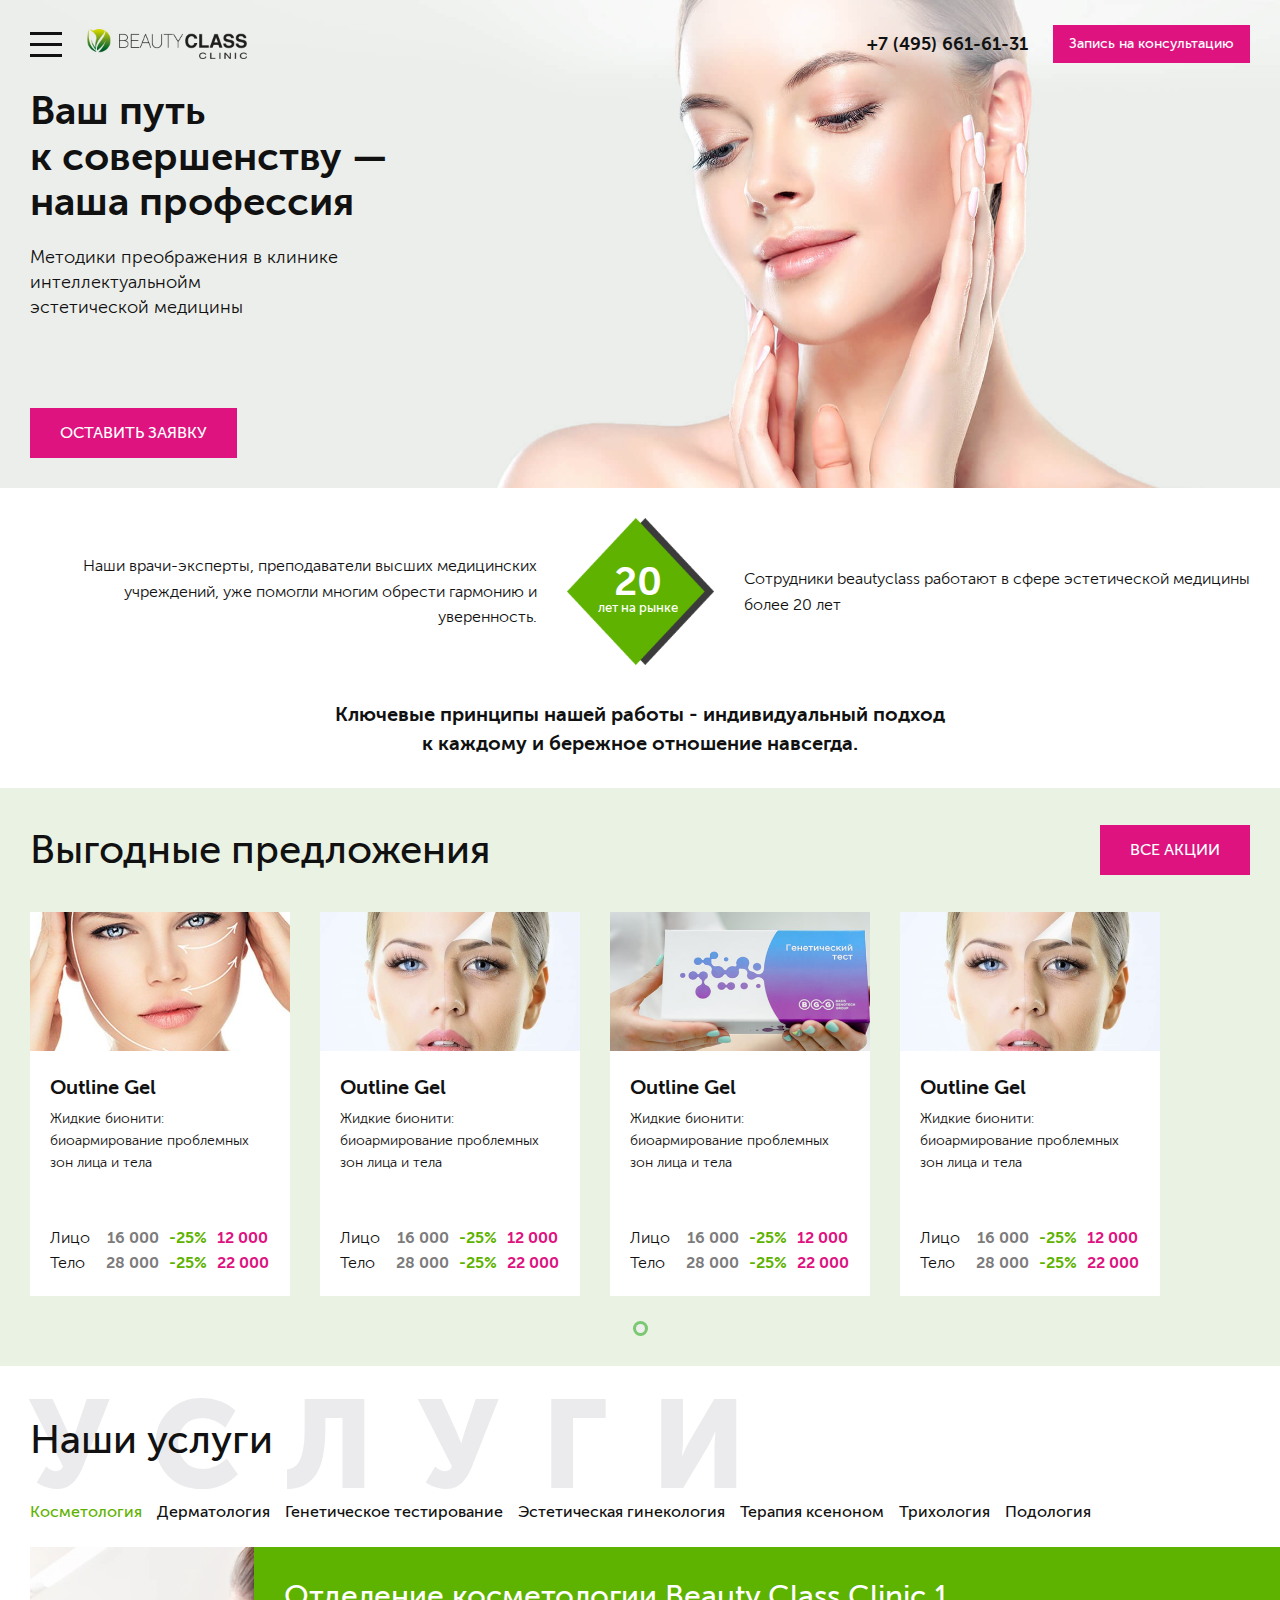
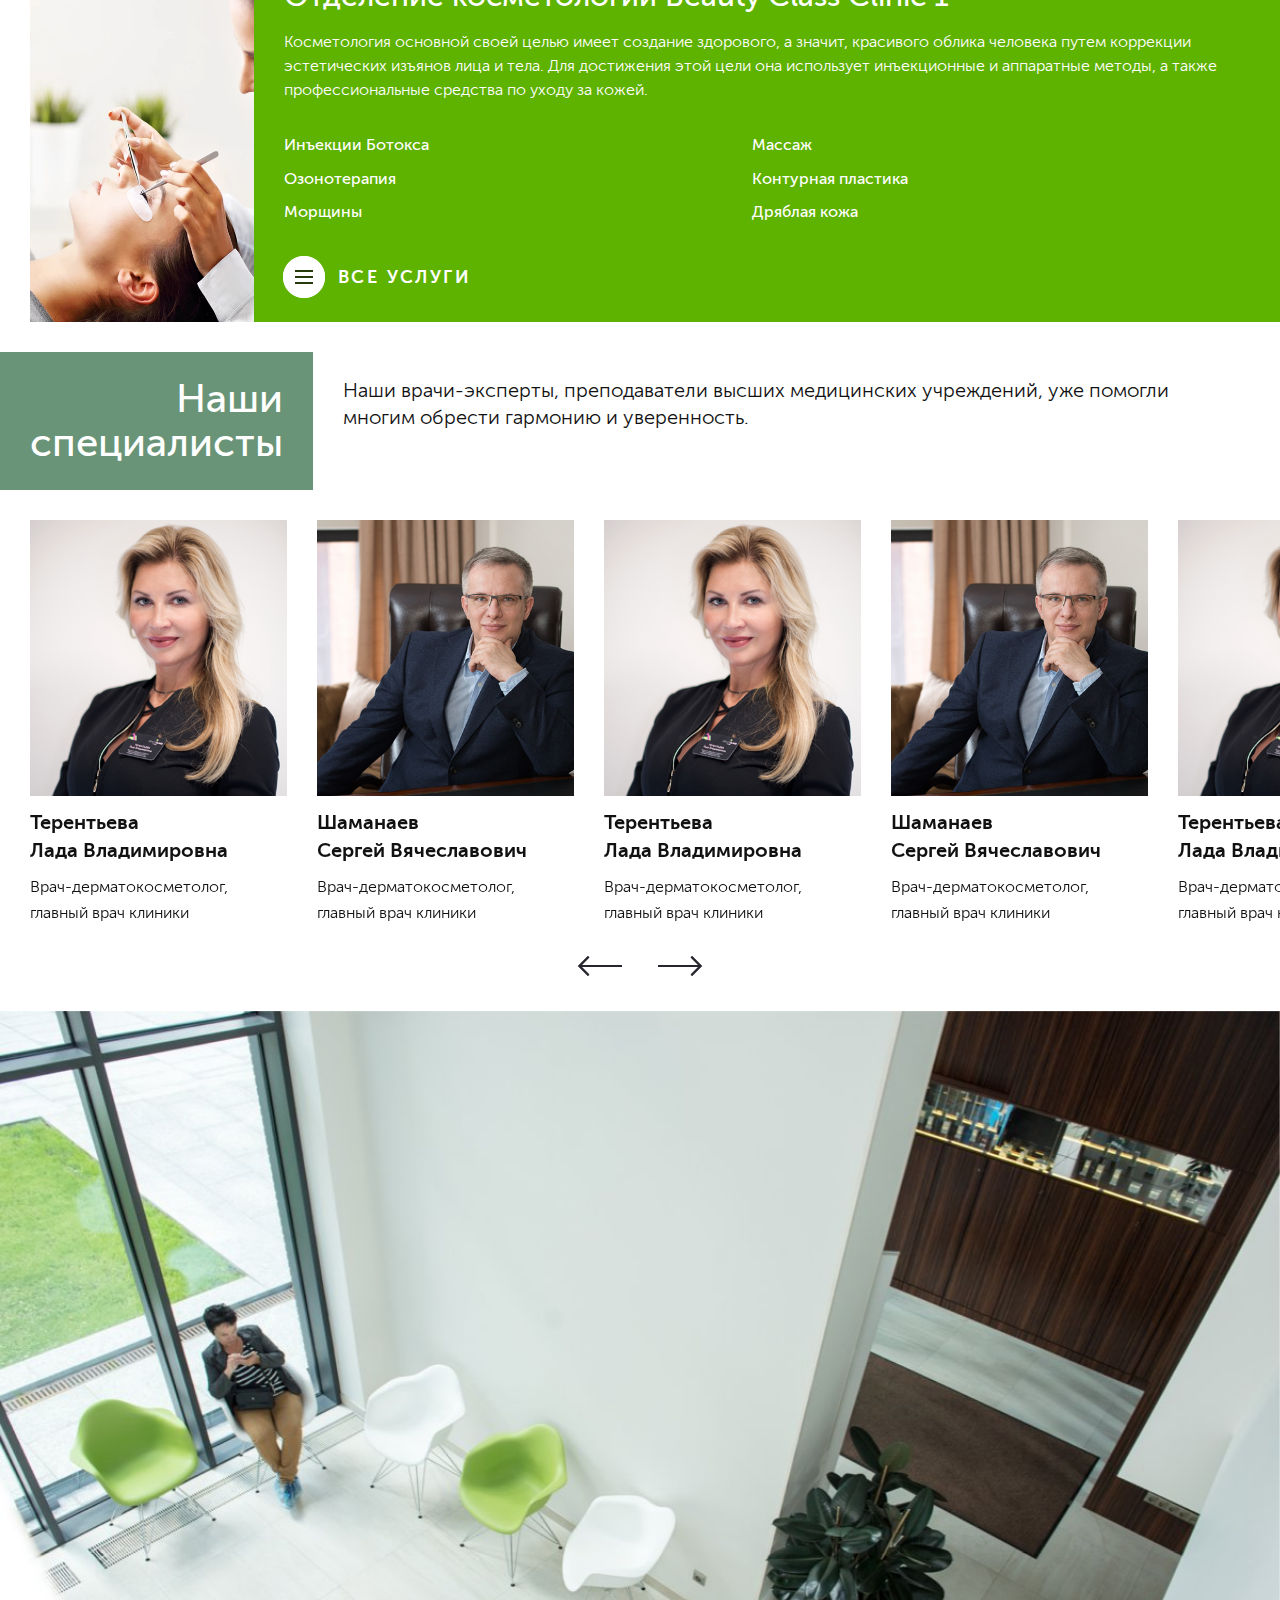
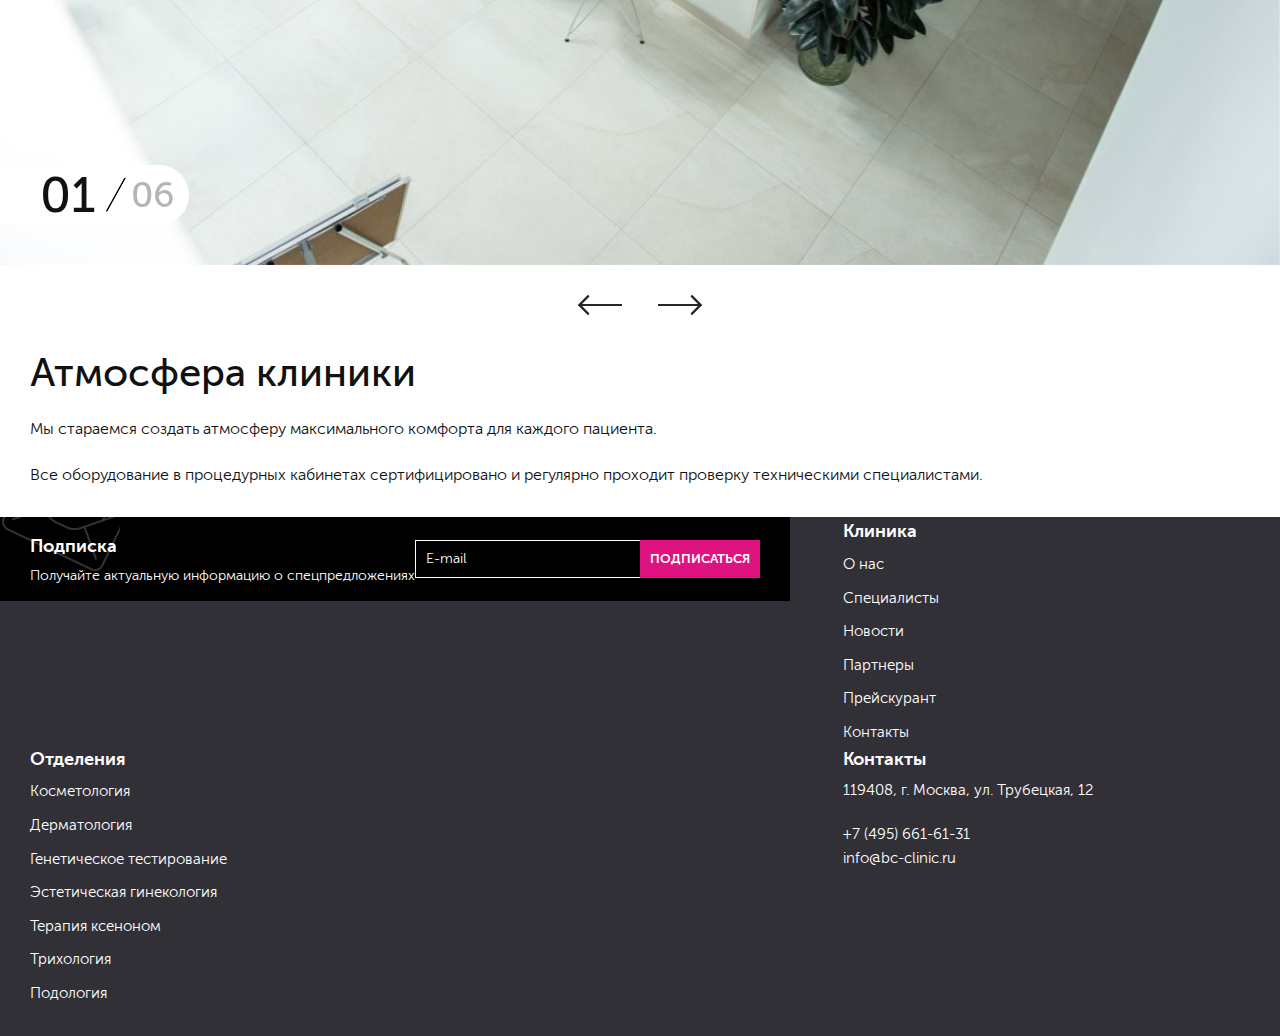
==== index.htm @ 4a527023 "Second" ====
<!DOCTYPE html>
<html lang="ru">
<head>
    <meta charset="utf-8">
    <title>Title</title>
    <meta name="viewport" content="width=device-width, initial-scale=1.0">

    <link rel="stylesheet" href="./css/reset.css">
    <link rel="stylesheet" href="./css/font.css">
    <link rel="stylesheet" href="./js/jquery-ui/jquery-ui.min.css">
    <link rel="stylesheet" href="./js/owl-carousel/owl.carousel.min.css">
    <link rel="stylesheet" href="./js/colorbox/colorbox.css">
    <link rel="stylesheet" href="./css/style.css">
    <link rel="stylesheet" href="./css/tablet.css">
    <link rel="stylesheet" href="./css/mobile.css">

    <script src="./js/jquery-3.1.1.min.js"></script>
    <script src="./js/jquery-ui/jquery-ui.min.js"></script>
    <script src="./js/owl-carousel/owl.carousel.min.js"></script>
    <script src="./js/colorbox/jquery.colorbox-min.js"></script>
    <script src="./js/helpers.js"></script>
    <script src="./js/js.js"></script>
</head>
<body class="is-home-page">


<div id="header">

    <div class="header-block">
        <div class="inner container flex flex-middle">
            <div class="menu-link-and-logo flex flex-middle">
                <div class="only-tablet-or-mobile">
                    <a href="#" class="menu-link" data-mobile-menu-toggle>
                        <span></span>
                        <span></span>
                        <span></span>
                    </a>
                </div>
                <a href="#" class="logo">
                    <img src="./img/logo.png" alt="">
                </a>
            </div>
            <div class="menu">
                <ul class="flex">
                    <li><a href="#">Клиника</a></li>
                    <li>
                        <a href="#">Услуги</a>
                        <ul>
                            <li><a href="#">Косметология</a></li>
                            <li><a href="#">Дерматология</a></li>
                            <li><a href="#">Генетическое тестирование</a></li>
                            <li><a href="#">Эстетическая гинекология</a></li>
                            <li><a href="#">Терапия ксеноном</a></li>
                            <li><a href="#">Трихология</a></li>
                            <li><a href="#">Подология</a></li>
                        </ul>
                    </li>
                    <li><a href="#">Вопросы</a></li>
                    <li><a href="#">Прейскурант</a></li>
                    <li><a href="#">Акции</a></li>
                    <li><a href="#">Контакты</a></li>
                </ul>
            </div>
            <div class="contacts flex flex-middle">
                <div class="phone">
                    <a href="tel:74956616131">+7 (495) 661-61-31</a>
                </div>
                <div class="consult">
                    <a href="#" class="button" data-ui-dialog-link="consult-form">Запись на консультацию</a>
                </div>
            </div>
        </div>
    </div>

    <div class="mobile-menu" data-mobile-menu>
        <div class="overlay"></div>
        <div class="inner">
            <div class="container">
                <div class="header flex flex-left flex-middle">
                    <a href="#" class="close" data-mobile-menu-toggle></a>
                    <a href="#" class="logo">
                        <img src="./img/logo.png" alt="">
                    </a>
                </div>
                <div class="menu">
                    <ul>
                        <li><a href="#">Клиника</a></li>
                        <li>
                            <a href="#">Услуги</a>
                            <ul>
                                <li><a href="#">Косметология</a></li>
                                <li><a href="#">Дерматология</a></li>
                                <li><a href="#">Генетическое тестирование</a></li>
                                <li><a href="#">Эстетическая гинекология</a></li>
                                <li><a href="#">Терапия ксеноном</a></li>
                                <li><a href="#">Трихология</a></li>
                                <li><a href="#">Подология</a></li>
                            </ul>
                        </li>
                        <li><a href="#">Вопросы</a></li>
                        <li><a href="#">Прейскурант</a></li>
                        <li><a href="#">Акции</a></li>
                        <li><a href="#">Контакты</a></li>
                    </ul>
                </div>
            </div>
        </div>
    </div>

    <div class="promo-block">
        <div class="container">
            <div class="inner">
                <div class="info">
                    <div class="title">
                        Ваш путь<br>
                        к совершенству —<br>
                        наша профессия
                    </div>
                    <div class="text">
                        Методики преображения в клинике интеллектуальнойм<br>
                        эстетической медицины
                    </div>
                </div>
                <div class="discount">
                    <div class="percent-and-info flex flex-left flex-middle">
                        <div class="percent">10%</div>
                        <div class="info">
                            Запишитесь на консультацию прямо сейчас<br>
                            и получите скидку на первую процедуру
                        </div>
                    </div>
                    <div class="order">
                        <a href="#" class="button" data-ui-dialog-link="consult-form">Оставить заявку</a>
                    </div>
                </div>
            </div>
        </div>
    </div>

</div>


<div id="center">

    <div class="experience-block block">
        <div class="container">
            <div class="items flex flex-nowrap flex-middle">
                <div class="text-left">
                    Наши врачи-эксперты, преподаватели высших медицинских учреждений, уже помогли многим обрести
                    гармонию и уверенность.
                </div>
                <div class="year flex flex-center flex-middle">
                    <div class="year-inner">
                        <div class="value">20</div>
                        <div class="text">
                            лет на рынке
                        </div>
                    </div>
                </div>
                <div class="text-right">
                    Сотрудники beautyclass работают в сфере эстетической медицины более 20 лет
                </div>
            </div>
            <div class="footer-text">
                Ключевые принципы нашей работы - индивидуальный подход<br>
                к каждому и бережное отношение навсегда.
            </div>
        </div>
    </div>

    <div class="great-offers-block block grey">
        <div class="container">
            <div class="block-header flex flex-middle">
                <div class="block-title">Выгодные предложения</div>
                <div class="show-all">
                    <a href="#" class="button">Все акции</a>
                </div>
            </div>
            <div class="products-list owl-carousel">
                <div class="products-list-item">
                    <div class="img">
                        <a href="#">
                            <img src="./img/1.png" alt="">
                        </a>
                    </div>
                    <div class="info flex flex-column">
                        <div class="name-and-text">
                            <div class="name">
                                <a href="#">Outline Gel</a>
                            </div>
                            <div class="text">
                                Жидкие бионити: биоармирование проблемных зон лица и тела
                            </div>
                        </div>
                        <div class="fields">
                            <div class="field flex flex-left flex-nowrap">
                                <div class="label">Лицо</div>
                                <div class="old-price">16 000</div>
                                <div class="discount">-25%</div>
                                <div class="price">12 000</div>
                            </div>
                            <div class="field flex flex-left flex-nowrap">
                                <div class="label">Тело</div>
                                <div class="old-price">28 000</div>
                                <div class="discount">-25%</div>
                                <div class="price">22 000</div>
                            </div>
                        </div>
                    </div>
                </div>
                <div class="products-list-item">
                    <div class="img">
                        <a href="#">
                            <img src="./img/2.png" alt="">
                        </a>
                    </div>
                    <div class="info flex flex-column">
                        <div class="name-and-text">
                            <div class="name">
                                <a href="#">Outline Gel</a>
                            </div>
                            <div class="text">
                                Жидкие бионити: биоармирование проблемных зон лица и тела
                            </div>
                        </div>
                        <div class="fields">
                            <div class="field flex flex-left flex-nowrap">
                                <div class="label">Лицо</div>
                                <div class="old-price">16 000</div>
                                <div class="discount">-25%</div>
                                <div class="price">12 000</div>
                            </div>
                            <div class="field flex flex-left flex-nowrap">
                                <div class="label">Тело</div>
                                <div class="old-price">28 000</div>
                                <div class="discount">-25%</div>
                                <div class="price">22 000</div>
                            </div>
                        </div>
                    </div>
                </div>
                <div class="products-list-item">
                    <div class="img">
                        <a href="#">
                            <img src="./img/3.png" alt="">
                        </a>
                    </div>
                    <div class="info flex flex-column">
                        <div class="name-and-text">
                            <div class="name">
                                <a href="#">Outline Gel</a>
                            </div>
                            <div class="text">
                                Жидкие бионити: биоармирование проблемных зон лица и тела
                            </div>
                        </div>
                        <div class="fields">
                            <div class="field flex flex-left flex-nowrap">
                                <div class="label">Лицо</div>
                                <div class="old-price">16 000</div>
                                <div class="discount">-25%</div>
                                <div class="price">12 000</div>
                            </div>
                            <div class="field flex flex-left flex-nowrap">
                                <div class="label">Тело</div>
                                <div class="old-price">28 000</div>
                                <div class="discount">-25%</div>
                                <div class="price">22 000</div>
                            </div>
                        </div>
                    </div>
                </div>
                <div class="products-list-item">
                    <div class="img">
                        <a href="#">
                            <img src="./img/2.png" alt="">
                        </a>
                    </div>
                    <div class="info flex flex-column">
                        <div class="name-and-text">
                            <div class="name">
                                <a href="#">Outline Gel</a>
                            </div>
                            <div class="text">
                                Жидкие бионити: биоармирование проблемных зон лица и тела
                            </div>
                        </div>
                        <div class="fields">
                            <div class="field flex flex-left flex-nowrap">
                                <div class="label">Лицо</div>
                                <div class="old-price">16 000</div>
                                <div class="discount">-25%</div>
                                <div class="price">12 000</div>
                            </div>
                            <div class="field flex flex-left flex-nowrap">
                                <div class="label">Тело</div>
                                <div class="old-price">28 000</div>
                                <div class="discount">-25%</div>
                                <div class="price">22 000</div>
                            </div>
                        </div>
                    </div>
                </div>
            </div>
        </div>
    </div>

    <div class="our-services-block block">
        <div class="container">
            <div class="block-title">Наши услуги</div>
            <div class="inner flex flex-nowrap">
                <div class="menu">
                    <ul>
                        <li><a href="#" class="active" data-our-services-link="1">Косметология</a></li>
                        <li><a href="#" data-our-services-link="2">Дерматология</a></li>
                        <li><a href="#" data-our-services-link="3">Генетическое тестирование</a></li>
                        <li><a href="#" data-our-services-link="4">Эстетическая гинекология</a></li>
                        <li><a href="#" data-our-services-link="5">Терапия ксеноном</a></li>
                        <li><a href="#" data-our-services-link="6">Трихология</a></li>
                        <li><a href="#" data-our-services-link="7">Подология</a></li>
                    </ul>
                </div>
                <div class="img-and-info flex flex-nowrap">
                    <div class="img">
                        <div class="img-inner active" data-our-services-img="1">
                            <img src="./img/service1.png" alt="">
                        </div>
                        <div class="img-inner" data-our-services-img="2">
                            <img src="./img/service2.png" alt="">
                        </div>
                        <div class="img-inner" data-our-services-img="3">
                            <img src="./img/service1.png" alt="">
                        </div>
                        <div class="img-inner" data-our-services-img="4">
                            <img src="./img/service1.png" alt="">
                        </div>
                        <div class="img-inner" data-our-services-img="5">
                            <img src="./img/service1.png" alt="">
                        </div>
                        <div class="img-inner" data-our-services-img="6">
                            <img src="./img/service1.png" alt="">
                        </div>
                        <div class="img-inner" data-our-services-img="7">
                            <img src="./img/service1.png" alt="">
                        </div>
                    </div>
                    <div class="info">
                        <div class="info-inner active" data-our-services-info="1">
                            <div class="green">
                                <div class="name">Отделение косметологии Beauty Class Clinic 1</div>
                                <div class="text">
                                    Косметология основной своей целью имеет создание здорового, а значит, красивого облика
                                    человека путем коррекции эстетических изъянов лица и тела. Для достижения этой цели она
                                    использует инъекционные и аппаратные методы, а также профессиональные средства по уходу
                                    за
                                    кожей.
                                </div>
                                <div class="items">
                                    <ul>
                                        <li><a href="#">Инъекции Ботокса</a></li>
                                        <li><a href="#">Массаж</a></li>
                                        <li><a href="#">Озонотерапия</a></li>
                                        <li><a href="#">Контурная пластика</a></li>
                                        <li><a href="#">Морщины</a></li>
                                        <li><a href="#">Дряблая кожа</a></li>
                                    </ul>
                                </div>
                                <div class="more">
                                    <a href="#">все услуги</a>
                                </div>
                            </div>
                            <div class="consult">
                                <a href="#" class="button" data-ui-dialog-link="consult-form">Запись на консультацию</a>
                            </div>
                        </div>
                        <div class="info-inner" data-our-services-info="2">
                            <div class="green">
                                <div class="name">Отделение косметологии Beauty Class Clinic 2</div>
                                <div class="text">
                                    Косметология основной своей целью имеет создание здорового, а значит, красивого облика
                                    человека путем коррекции эстетических изъянов лица и тела. Для достижения этой цели она
                                    использует инъекционные и аппаратные методы, а также профессиональные средства по уходу
                                    за
                                    кожей.
                                </div>
                                <div class="items">
                                    <ul>
                                        <li><a href="#">Инъекции Ботокса</a></li>
                                        <li><a href="#">Массаж</a></li>
                                        <li><a href="#">Озонотерапия</a></li>
                                        <li><a href="#">Контурная пластика</a></li>
                                        <li><a href="#">Морщины</a></li>
                                        <li><a href="#">Дряблая кожа</a></li>
                                    </ul>
                                </div>
                                <div class="more">
                                    <a href="#">все услуги</a>
                                </div>
                            </div>
                            <div class="consult">
                                <a href="#" class="button" data-ui-dialog-link="consult-form">Запись на консультацию</a>
                            </div>
                        </div>
                        <div class="info-inner" data-our-services-info="3">
                            <div class="green">
                                <div class="name">Отделение косметологии Beauty Class Clinic 3</div>
                                <div class="text">
                                    Косметология основной своей целью имеет создание здорового, а значит, красивого облика
                                    человека путем коррекции эстетических изъянов лица и тела. Для достижения этой цели она
                                    использует инъекционные и аппаратные методы, а также профессиональные средства по уходу
                                    за
                                    кожей.
                                </div>
                                <div class="items">
                                    <ul>
                                        <li><a href="#">Инъекции Ботокса</a></li>
                                        <li><a href="#">Массаж</a></li>
                                        <li><a href="#">Озонотерапия</a></li>
                                        <li><a href="#">Контурная пластика</a></li>
                                        <li><a href="#">Морщины</a></li>
                                        <li><a href="#">Дряблая кожа</a></li>
                                    </ul>
                                </div>
                                <div class="more">
                                    <a href="#">все услуги</a>
                                </div>
                            </div>
                            <div class="consult">
                                <a href="#" class="button" data-ui-dialog-link="consult-form">Запись на консультацию</a>
                            </div>
                        </div>
                        <div class="info-inner" data-our-services-info="4">
                            <div class="green">
                                <div class="name">Отделение косметологии Beauty Class Clinic 4</div>
                                <div class="text">
                                    Косметология основной своей целью имеет создание здорового, а значит, красивого облика
                                    человека путем коррекции эстетических изъянов лица и тела. Для достижения этой цели она
                                    использует инъекционные и аппаратные методы, а также профессиональные средства по уходу
                                    за
                                    кожей.
                                </div>
                                <div class="items">
                                    <ul>
                                        <li><a href="#">Инъекции Ботокса</a></li>
                                        <li><a href="#">Массаж</a></li>
                                        <li><a href="#">Озонотерапия</a></li>
                                        <li><a href="#">Контурная пластика</a></li>
                                        <li><a href="#">Морщины</a></li>
                                        <li><a href="#">Дряблая кожа</a></li>
                                    </ul>
                                </div>
                                <div class="more">
                                    <a href="#">все услуги</a>
                                </div>
                            </div>
                            <div class="consult">
                                <a href="#" class="button" data-ui-dialog-link="consult-form">Запись на консультацию</a>
                            </div>
                        </div>
                        <div class="info-inner" data-our-services-info="5">
                            <div class="green">
                                <div class="name">Отделение косметологии Beauty Class Clinic 5</div>
                                <div class="text">
                                    Косметология основной своей целью имеет создание здорового, а значит, красивого облика
                                    человека путем коррекции эстетических изъянов лица и тела. Для достижения этой цели она
                                    использует инъекционные и аппаратные методы, а также профессиональные средства по уходу
                                    за
                                    кожей.
                                </div>
                                <div class="items">
                                    <ul>
                                        <li><a href="#">Инъекции Ботокса</a></li>
                                        <li><a href="#">Массаж</a></li>
                                        <li><a href="#">Озонотерапия</a></li>
                                        <li><a href="#">Контурная пластика</a></li>
                                        <li><a href="#">Морщины</a></li>
                                        <li><a href="#">Дряблая кожа</a></li>
                                    </ul>
                                </div>
                                <div class="more">
                                    <a href="#">все услуги</a>
                                </div>
                            </div>
                            <div class="consult">
                                <a href="#" class="button" data-ui-dialog-link="consult-form">Запись на консультацию</a>
                            </div>
                        </div>
                        <div class="info-inner" data-our-services-info="6">
                            <div class="green">
                                <div class="name">Отделение косметологии Beauty Class Clinic 6</div>
                                <div class="text">
                                    Косметология основной своей целью имеет создание здорового, а значит, красивого облика
                                    человека путем коррекции эстетических изъянов лица и тела. Для достижения этой цели она
                                    использует инъекционные и аппаратные методы, а также профессиональные средства по уходу
                                    за
                                    кожей.
                                </div>
                                <div class="items">
                                    <ul>
                                        <li><a href="#">Инъекции Ботокса</a></li>
                                        <li><a href="#">Массаж</a></li>
                                        <li><a href="#">Озонотерапия</a></li>
                                        <li><a href="#">Контурная пластика</a></li>
                                        <li><a href="#">Морщины</a></li>
                                        <li><a href="#">Дряблая кожа</a></li>
                                    </ul>
                                </div>
                                <div class="more">
                                    <a href="#">все услуги</a>
                                </div>
                            </div>
                            <div class="consult">
                                <a href="#" class="button" data-ui-dialog-link="consult-form">Запись на консультацию</a>
                            </div>
                        </div>
                        <div class="info-inner" data-our-services-info="7">
                            <div class="green">
                                <div class="name">Отделение косметологии Beauty Class Clinic 7</div>
                                <div class="text">
                                    Косметология основной своей целью имеет создание здорового, а значит, красивого облика
                                    человека путем коррекции эстетических изъянов лица и тела. Для достижения этой цели она
                                    использует инъекционные и аппаратные методы, а также профессиональные средства по уходу
                                    за
                                    кожей.
                                </div>
                                <div class="items">
                                    <ul>
                                        <li><a href="#">Инъекции Ботокса</a></li>
                                        <li><a href="#">Массаж</a></li>
                                        <li><a href="#">Озонотерапия</a></li>
                                        <li><a href="#">Контурная пластика</a></li>
                                        <li><a href="#">Морщины</a></li>
                                        <li><a href="#">Дряблая кожа</a></li>
                                    </ul>
                                </div>
                                <div class="more">
                                    <a href="#">все услуги</a>
                                </div>
                            </div>
                            <div class="consult">
                                <a href="#" class="button" data-ui-dialog-link="consult-form">Запись на консультацию</a>
                            </div>
                        </div>
                    </div>
                </div>
            </div>
        </div>
    </div>

    <div class="out-doctors-block block">
        <div class="container">
            <div class="block-header flex">
                <div class="block-title">Наши<br>специалисты</div>
                <div class="block-info">
                    Наши врачи-эксперты, преподаватели высших <br>
                    медицинских учреждений, уже помогли многим <br>
                    обрести гармонию и уверенность.
                </div>
            </div>
        </div>
        <div class="items">
            <div class="doctors-list owl-carousel">
                <div class="doctors-list-item">
                    <div class="img">
                        <a href="#">
                            <img src="./img/doc1.png" alt="">
                        </a>
                    </div>
                    <div class="info">
                        <div class="name">
                            <a href="#">Терентьева<br>Лада Владимировна</a>
                        </div>
                        <div class="text">
                            Врач-дерматокосметолог, главный врач клиники
                        </div>
                    </div>
                </div>
                <div class="doctors-list-item">
                    <div class="img">
                        <a href="#">
                            <img src="./img/doc2.png" alt="">
                        </a>
                    </div>
                    <div class="info">
                        <div class="name">
                            <a href="#">Шаманаев<br>Сергей Вячеславович</a>
                        </div>
                        <div class="text">
                            Врач-дерматокосметолог, главный врач клиники
                        </div>
                    </div>
                </div>
                <div class="doctors-list-item">
                    <div class="img">
                        <a href="#">
                            <img src="./img/doc1.png" alt="">
                        </a>
                    </div>
                    <div class="info">
                        <div class="name">
                            <a href="#">Терентьева<br>Лада Владимировна</a>
                        </div>
                        <div class="text">
                            Врач-дерматокосметолог, главный врач клиники
                        </div>
                    </div>
                </div>
                <div class="doctors-list-item">
                    <div class="img">
                        <a href="#">
                            <img src="./img/doc2.png" alt="">
                        </a>
                    </div>
                    <div class="info">
                        <div class="name">
                            <a href="#">Шаманаев<br>Сергей Вячеславович</a>
                        </div>
                        <div class="text">
                            Врач-дерматокосметолог, главный врач клиники
                        </div>
                    </div>
                </div>
                <div class="doctors-list-item">
                    <div class="img">
                        <a href="#">
                            <img src="./img/doc1.png" alt="">
                        </a>
                    </div>
                    <div class="info">
                        <div class="name">
                            <a href="#">Терентьева<br>Лада Владимировна</a>
                        </div>
                        <div class="text">
                            Врач-дерматокосметолог, главный врач клиники
                        </div>
                    </div>
                </div>
                <div class="doctors-list-item">
                    <div class="img">
                        <a href="#">
                            <img src="./img/doc1.png" alt="">
                        </a>
                    </div>
                    <div class="info">
                        <div class="name">
                            <a href="#">Терентьева<br>Лада Владимировна</a>
                        </div>
                        <div class="text">
                            Врач-дерматокосметолог, главный врач клиники
                        </div>
                    </div>
                </div>
                <div class="doctors-list-item">
                    <div class="img">
                        <a href="#">
                            <img src="./img/doc1.png" alt="">
                        </a>
                    </div>
                    <div class="info">
                        <div class="name">
                            <a href="#">Терентьева<br>Лада Владимировна</a>
                        </div>
                        <div class="text">
                            Врач-дерматокосметолог, главный врач клиники
                        </div>
                    </div>
                </div>
                <div class="doctors-list-item">
                    <div class="img">
                        <a href="#">
                            <img src="./img/doc2.png" alt="">
                        </a>
                    </div>
                    <div class="info">
                        <div class="name">
                            <a href="#">Шаманаев<br>Сергей Вячеславович</a>
                        </div>
                        <div class="text">
                            Врач-дерматокосметолог, главный врач клиники
                        </div>
                    </div>
                </div>
                <div class="doctors-list-item">
                    <div class="img">
                        <a href="#">
                            <img src="./img/doc1.png" alt="">
                        </a>
                    </div>
                    <div class="info">
                        <div class="name">
                            <a href="#">Терентьева<br>Лада Владимировна</a>
                        </div>
                        <div class="text">
                            Врач-дерматокосметолог, главный врач клиники
                        </div>
                    </div>
                </div>
                <div class="doctors-list-item">
                    <div class="img">
                        <a href="#">
                            <img src="./img/doc1.png" alt="">
                        </a>
                    </div>
                    <div class="info">
                        <div class="name">
                            <a href="#">Терентьева<br>Лада Владимировна</a>
                        </div>
                        <div class="text">
                            Врач-дерматокосметолог, главный врач клиники
                        </div>
                    </div>
                </div>
                <div class="doctors-list-item">
                    <div class="img">
                        <a href="#">
                            <img src="./img/doc1.png" alt="">
                        </a>
                    </div>
                    <div class="info">
                        <div class="name">
                            <a href="#">Терентьева<br>Лада Владимировна</a>
                        </div>
                        <div class="text">
                            Врач-дерматокосметолог, главный врач клиники
                        </div>
                    </div>
                </div>
            </div>
        </div>
    </div>

    <div class="slider-block block">
        <div class="inner flex flex-nowrap">

            <div class="slider">
                <div class="slider-inner">
                    <div class="owl-carousel">
                        <div class="item">
                            <img src="./img/slide1.png" alt="">
                        </div>
                        <div class="item">
                            <img src="./img/slide1.png" alt="">
                        </div>
                        <div class="item">
                            <img src="./img/slide1.png" alt="">
                        </div>
                        <div class="item">
                            <img src="./img/slide1.png" alt="">
                        </div>
                        <div class="item">
                            <img src="./img/slide1.png" alt="">
                        </div>
                        <div class="item">
                            <img src="./img/slide1.png" alt="">
                        </div>
                    </div>
                    <div class="counter flex flex-left flex-middle">
                        <span data-slider-block-counter-current class="current">01</span>
                        <span class="sep"></span>
                        <span class="total">06</span>
                    </div>
                </div>
            </div>

            <div class="info-and-thumbs flex flex-column">
                <div class="info">
                    <div class="name">Атмосфера клиники</div>
                    <div class="text">
                        <p>
                            Мы стараемся создать атмосферу максимального комфорта для каждого пациента.
                        </p>
                        <p>
                            Все оборудование в процедурных кабинетах сертифицировано и регулярно проходит проверку
                            техническими специалистами.
                        </p>
                    </div>
                </div>
                <div class="thumbs">
                    <div class="thumbs-inner">
                        <div class="owl-carousel">
                            <div class="item">
                                <img src="./img/thumb1.png" alt="">
                            </div>
                            <div class="item">
                                <img src="./img/thumb2.png" alt="">
                            </div>
                            <div class="item">
                                <img src="./img/thumb1.png" alt="">
                            </div>
                            <div class="item">
                                <img src="./img/thumb2.png" alt="">
                            </div>
                            <div class="item">
                                <img src="./img/thumb1.png" alt="">
                            </div>
                            <div class="item">
                                <img src="./img/thumb2.png" alt="">
                            </div>
                        </div>
                    </div>
                </div>
            </div>

        </div>
    </div>
</div>


<div id="footer">
    <div class="footer-block">
        <div class="inner container flex flex-top">
            <div class="menu" data-footer-item>
                <div class="name">Клиника</div>
                <ul data-footer-item-content>
                    <li><a href="#">О нас</a></li>
                    <li><a href="#">Специалисты</a></li>
                    <li><a href="#">Новости</a></li>
                    <li><a href="#">Партнеры</a></li>
                    <li><a href="#">Прейскурант</a></li>
                    <li><a href="#">Контакты</a></li>
                </ul>
            </div>
            <div class="menu" data-footer-item>
                <div class="name">Отделения</div>
                <ul data-footer-item-content>
                    <li><a href="#">Косметология</a></li>
                    <li><a href="#">Дерматология</a></li>
                    <li><a href="#">Генетическое тестирование</a></li>
                    <li><a href="#">Эстетическая гинекология</a></li>
                    <li><a href="#">Терапия ксеноном</a></li>
                    <li><a href="#">Трихология</a></li>
                    <li><a href="#">Подология</a></li>
                </ul>
            </div>
            <div class="contacts" data-footer-item>
                <div class="name">Контакты</div>
                <div class="items" data-footer-item-content>
                    <div class="address">119408, г. Москва, ул. Трубецкая, 12</div>
                    <div class="phone">
                        <a href="tel:74956616131">+7 (495) 661-61-31</a>
                    </div>
                    <div class="email">
                        <a href="mailto:info@bc-clinic.ru">info@bc-clinic.ru</a>
                    </div>
                </div>
            </div>
            <div class="subscribe">
                <div class="name-and-text">
                    <div class="name">Подписка</div>
                    <div class="text">
                        Получайте актуальную<br>
                        информацию<br>
                        о спецпредложениях
                    </div>
                </div>
                <form action="#">
                    <div class="form-inner">
                        <div class="form-group">
                            <input type="text" name="email" placeholder="E-mail">
                        </div>
                        <div class="form-group">
                            <button type="submit">Подписаться</button>
                        </div>
                    </div>
                </form>
            </div>
        </div>
    </div>
</div>


<div data-ui-dialog="consult-form"
    data-ui-dialog-width="500"
     data-ui-dialog-title="Запись на консультацию"
>
    <form action="#" class="consult-form">
        <div class="form-group">
            <input type="text" name="name" placeholder="Имя">
        </div>
        <div class="form-group">
            <input type="text" name="name" placeholder="Телефон">
        </div>
        <div class="form-group">
            <button type="submit">Отправить заявку</button>
        </div>
    </form>
</div>


</body>
</html>
---- css/font.css ----
@font-face {
    font-family: 'Museo Sans Cyrl';
    src: local('Museo Sans Cyrl 700'), local('MuseoSansCyrl-700'),
    url([data-uri]) format('woff2'),
    url([data-uri]) format('woff');
    font-weight: 700;
    font-style: normal;
}

@font-face {
    font-family: 'Museo Sans Cyrl';
    src: local('Museo Sans Cyrl 500'), local('MuseoSansCyrl-500'),
    url([data-uri]) format('woff2'),
    url([data-uri]) format('woff');
    font-weight: normal;
    font-style: normal;
}

@font-face {
    font-family: 'Museo Sans Cyrl';
    src: local('Museo Sans Cyrl 900'), local('MuseoSansCyrl-900'),
    url([data-uri]) format('woff2'),
    url([data-uri]) format('woff');
    font-weight: 900;
    font-style: normal;
}

@font-face {
    font-family: 'Museo Sans Cyrl';
    src: local('Museo Sans Cyrl 300'), local('MuseoSansCyrl-300'),
    url([data-uri]) format('woff2'),
    url([data-uri]) format('woff');
    font-weight: 300;
    font-style: normal;
}
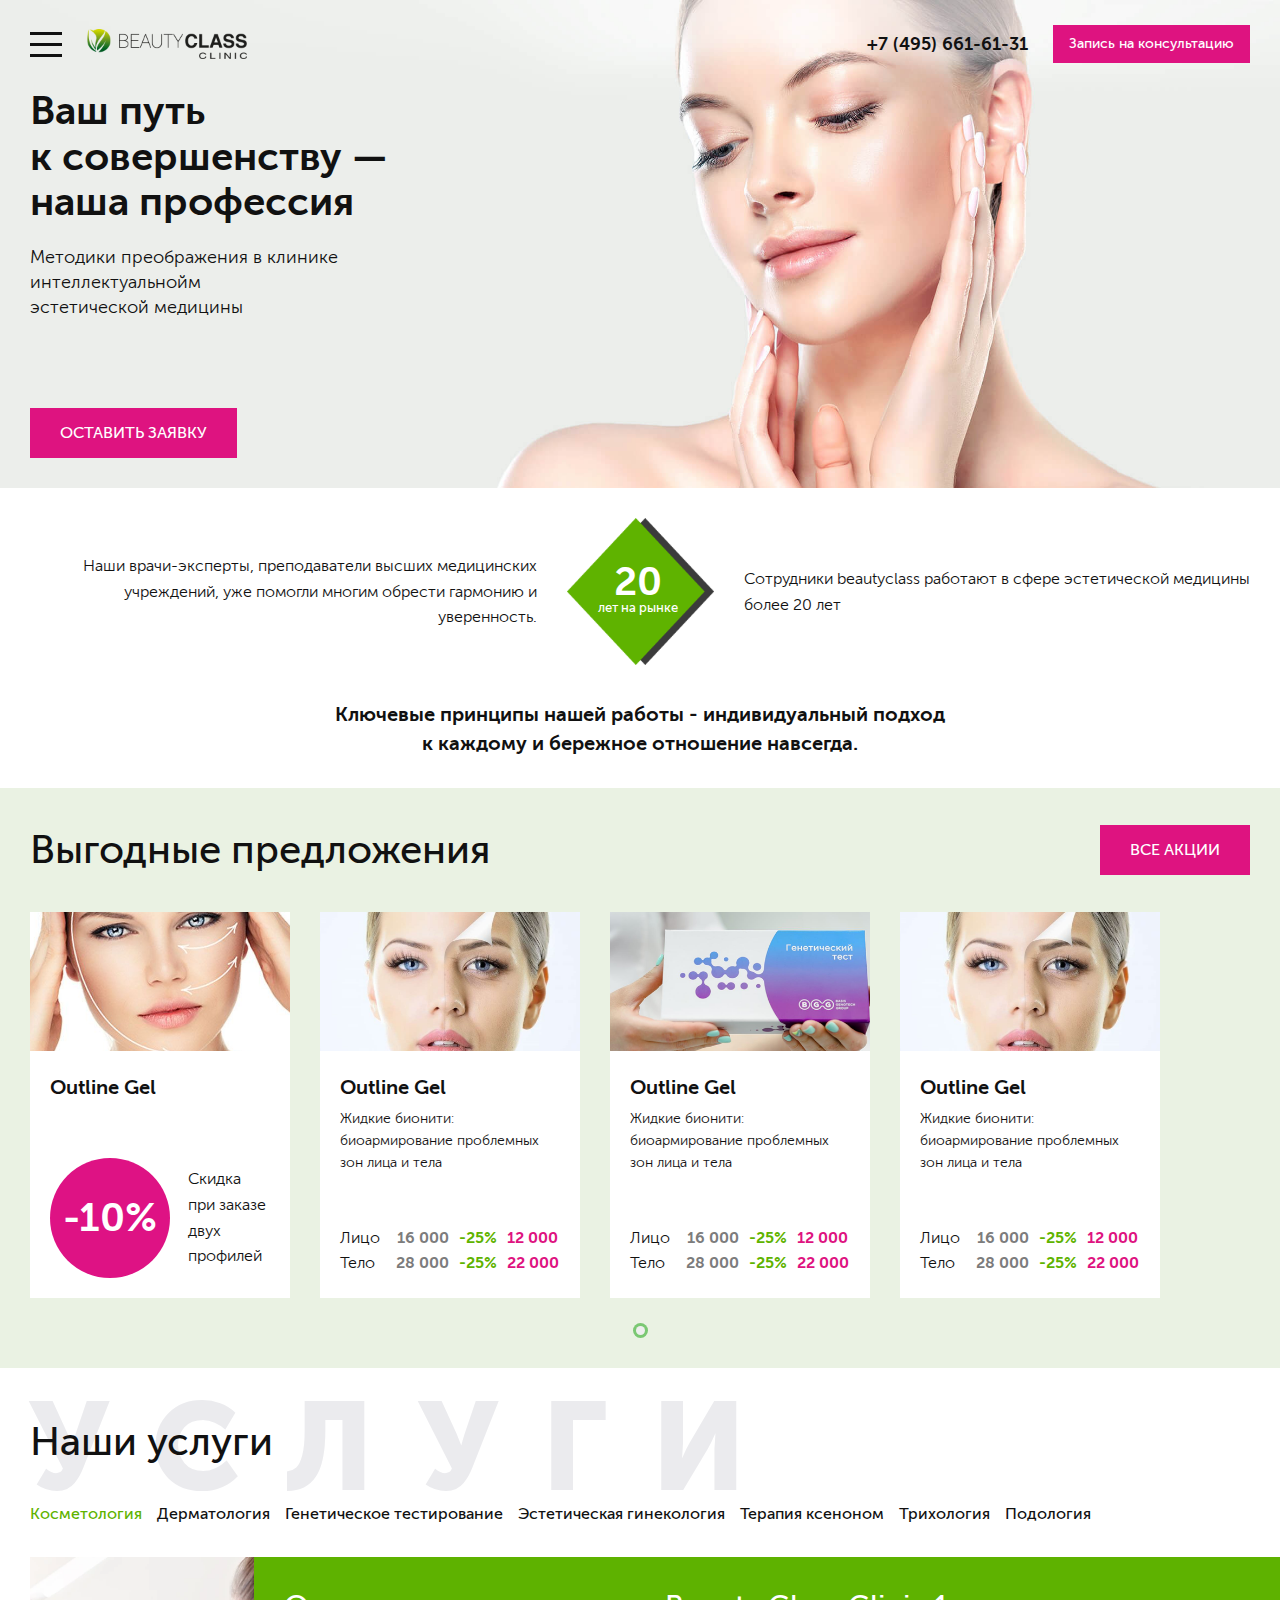
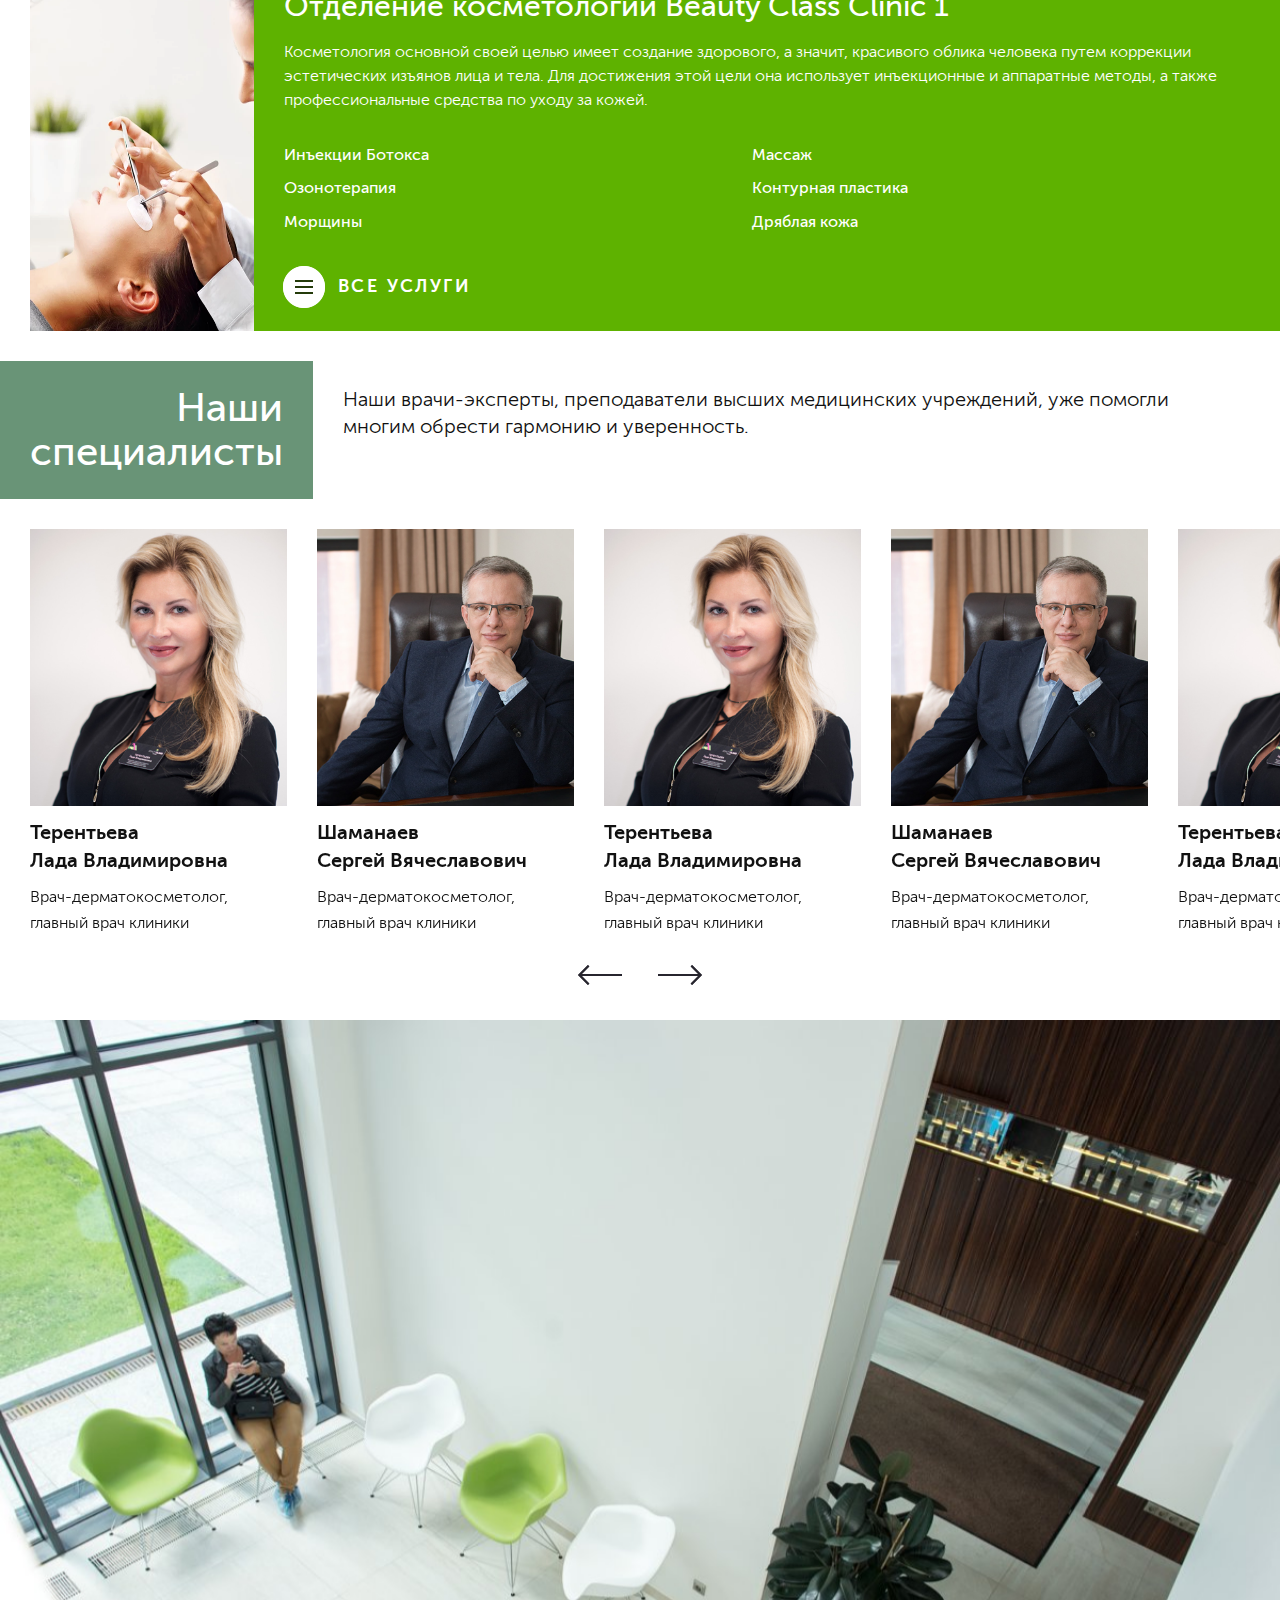
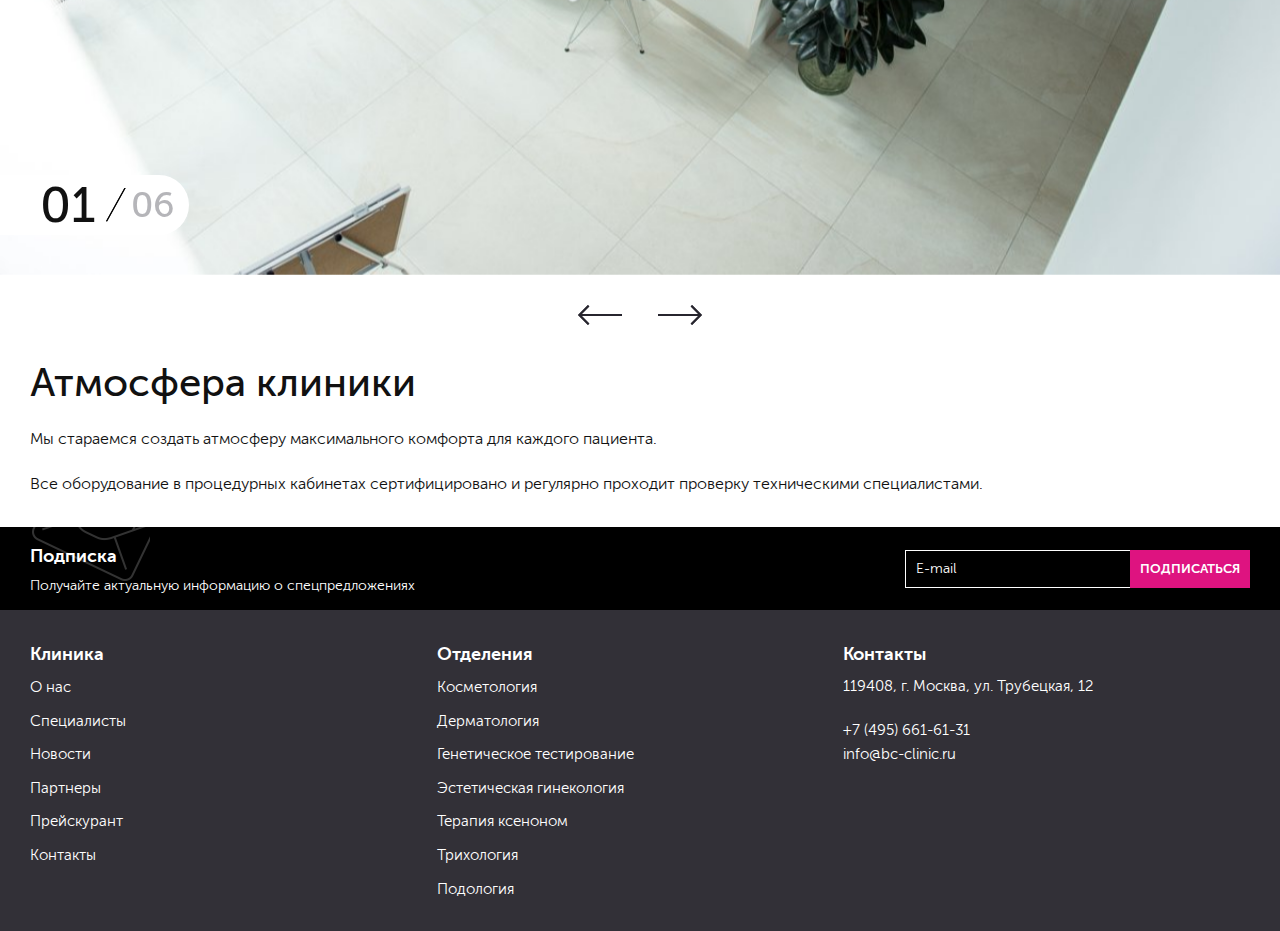
==== commit 3f3e1d69: "Works" ====
--- a/index.htm
+++ b/index.htm
@@ -63,7 +63,12 @@
             </div>
             <div class="contacts flex flex-middle">
                 <div class="phone">
-                    <a href="tel:74956616131">+7 (495) 661-61-31</a>
+                    <div class="only-tablet-or-mobile">
+                        <a href="tel:74956616131">+7 (495) 661-61-31</a>
+                    </div>
+                    <div class="only-desktop">
+                        +7 (495) 661-61-31
+                    </div>
                 </div>
                 <div class="consult">
                     <a href="#" class="button" data-ui-dialog-link="consult-form">Запись на консультацию</a>
@@ -88,12 +93,66 @@
                         <li>
                             <a href="#">Услуги</a>
                             <ul>
-                                <li><a href="#">Косметология</a></li>
-                                <li><a href="#">Дерматология</a></li>
-                                <li><a href="#">Генетическое тестирование</a></li>
-                                <li><a href="#">Эстетическая гинекология</a></li>
-                                <li><a href="#">Терапия ксеноном</a></li>
-                                <li><a href="#">Трихология</a></li>
+                                <li>
+                                    <a href="#">Косметология</a>
+                                    <ul>
+                                        <li><a href="#">Генетическое тестирование</a></li>
+                                        <li><a href="#">Эстетическая гинекология</a></li>
+                                        <li><a href="#">Терапия ксеноном</a></li>
+                                        <li><a href="#">Трихология</a></li>
+                                        <li><a href="#">Подология</a></li>
+                                    </ul>
+                                </li>
+                                <li>
+                                    <a href="#">Дерматология</a>
+                                    <ul>
+                                        <li><a href="#">Генетическое тестирование</a></li>
+                                        <li><a href="#">Эстетическая гинекология</a></li>
+                                        <li><a href="#">Терапия ксеноном</a></li>
+                                        <li><a href="#">Трихология</a></li>
+                                        <li><a href="#">Подология</a></li>
+                                    </ul>
+                                </li>
+                                <li>
+                                    <a href="#">Генетическое тестирование</a>
+                                    <ul>
+                                        <li><a href="#">Генетическое тестирование</a></li>
+                                        <li><a href="#">Эстетическая гинекология</a></li>
+                                        <li><a href="#">Терапия ксеноном</a></li>
+                                        <li><a href="#">Трихология</a></li>
+                                        <li><a href="#">Подология</a></li>
+                                    </ul>
+                                </li>
+                                <li>
+                                    <a href="#">Эстетическая гинекология</a>
+                                    <ul>
+                                        <li><a href="#">Генетическое тестирование</a></li>
+                                        <li><a href="#">Эстетическая гинекология</a></li>
+                                        <li><a href="#">Терапия ксеноном</a></li>
+                                        <li><a href="#">Трихология</a></li>
+                                        <li><a href="#">Подология</a></li>
+                                    </ul>
+                                </li>
+                                <li>
+                                    <a href="#">Терапия ксеноном</a>
+                                    <ul>
+                                        <li><a href="#">Генетическое тестирование</a></li>
+                                        <li><a href="#">Эстетическая гинекология</a></li>
+                                        <li><a href="#">Терапия ксеноном</a></li>
+                                        <li><a href="#">Трихология</a></li>
+                                        <li><a href="#">Подология</a></li>
+                                    </ul>
+                                </li>
+                                <li>
+                                    <a href="#">Трихология</a>
+                                    <ul>
+                                        <li><a href="#">Генетическое тестирование</a></li>
+                                        <li><a href="#">Эстетическая гинекология</a></li>
+                                        <li><a href="#">Терапия ксеноном</a></li>
+                                        <li><a href="#">Трихология</a></li>
+                                        <li><a href="#">Подология</a></li>
+                                    </ul>
+                                </li>
                                 <li><a href="#">Подология</a></li>
                             </ul>
                         </li>
@@ -188,23 +247,10 @@
                             <div class="name">
                                 <a href="#">Outline Gel</a>
                             </div>
-                            <div class="text">
-                                Жидкие бионити: биоармирование проблемных зон лица и тела
-                            </div>
-                        </div>
-                        <div class="fields">
-                            <div class="field flex flex-left flex-nowrap">
-                                <div class="label">Лицо</div>
-                                <div class="old-price">16 000</div>
-                                <div class="discount">-25%</div>
-                                <div class="price">12 000</div>
-                            </div>
-                            <div class="field flex flex-left flex-nowrap">
-                                <div class="label">Тело</div>
-                                <div class="old-price">28 000</div>
-                                <div class="discount">-25%</div>
-                                <div class="price">22 000</div>
-                            </div>
+                        </div>
+                        <div class="discount flex flex-left flex-middle flex-nowrap">
+                            <div class="value">-10%</div>
+                            <div class="discount-text">Скидка при заказе двух профилей</div>
                         </div>
                     </div>
                 </div>
@@ -562,13 +608,13 @@
             <div class="doctors-list owl-carousel">
                 <div class="doctors-list-item">
                     <div class="img">
-                        <a href="#">
+                        <a href="#" data-ui-dialog-link="doctor-detail-1">
                             <img src="./img/doc1.png" alt="">
                         </a>
                     </div>
                     <div class="info">
                         <div class="name">
-                            <a href="#">Терентьева<br>Лада Владимировна</a>
+                            <a href="#" data-ui-dialog-link="doctor-detail-1">Терентьева<br>Лада Владимировна</a>
                         </div>
                         <div class="text">
                             Врач-дерматокосметолог, главный врач клиники
@@ -577,13 +623,13 @@
                 </div>
                 <div class="doctors-list-item">
                     <div class="img">
-                        <a href="#">
+                        <a href="#" data-ui-dialog-link="doctor-detail-1">
                             <img src="./img/doc2.png" alt="">
                         </a>
                     </div>
                     <div class="info">
                         <div class="name">
-                            <a href="#">Шаманаев<br>Сергей Вячеславович</a>
+                            <a href="#" data-ui-dialog-link="doctor-detail-1">Шаманаев<br>Сергей Вячеславович</a>
                         </div>
                         <div class="text">
                             Врач-дерматокосметолог, главный врач клиники
@@ -592,13 +638,13 @@
                 </div>
                 <div class="doctors-list-item">
                     <div class="img">
-                        <a href="#">
+                        <a href="#" data-ui-dialog-link="doctor-detail-1">
                             <img src="./img/doc1.png" alt="">
                         </a>
                     </div>
                     <div class="info">
                         <div class="name">
-                            <a href="#">Терентьева<br>Лада Владимировна</a>
+                            <a href="#" data-ui-dialog-link="doctor-detail-1">Терентьева<br>Лада Владимировна</a>
                         </div>
                         <div class="text">
                             Врач-дерматокосметолог, главный врач клиники
@@ -607,13 +653,13 @@
                 </div>
                 <div class="doctors-list-item">
                     <div class="img">
-                        <a href="#">
+                        <a href="#" data-ui-dialog-link="doctor-detail-1">
                             <img src="./img/doc2.png" alt="">
                         </a>
                     </div>
                     <div class="info">
                         <div class="name">
-                            <a href="#">Шаманаев<br>Сергей Вячеславович</a>
+                            <a href="#" data-ui-dialog-link="doctor-detail-1">Шаманаев<br>Сергей Вячеславович</a>
                         </div>
                         <div class="text">
                             Врач-дерматокосметолог, главный врач клиники
@@ -622,13 +668,13 @@
                 </div>
                 <div class="doctors-list-item">
                     <div class="img">
-                        <a href="#">
+                        <a href="#" data-ui-dialog-link="doctor-detail-1">
                             <img src="./img/doc1.png" alt="">
                         </a>
                     </div>
                     <div class="info">
                         <div class="name">
-                            <a href="#">Терентьева<br>Лада Владимировна</a>
+                            <a href="#" data-ui-dialog-link="doctor-detail-1">Терентьева<br>Лада Владимировна</a>
                         </div>
                         <div class="text">
                             Врач-дерматокосметолог, главный врач клиники
@@ -637,13 +683,13 @@
                 </div>
                 <div class="doctors-list-item">
                     <div class="img">
-                        <a href="#">
+                        <a href="#" data-ui-dialog-link="doctor-detail-1">
                             <img src="./img/doc1.png" alt="">
                         </a>
                     </div>
                     <div class="info">
                         <div class="name">
-                            <a href="#">Терентьева<br>Лада Владимировна</a>
+                            <a href="#" data-ui-dialog-link="doctor-detail-1">Терентьева<br>Лада Владимировна</a>
                         </div>
                         <div class="text">
                             Врач-дерматокосметолог, главный врач клиники
@@ -652,13 +698,13 @@
                 </div>
                 <div class="doctors-list-item">
                     <div class="img">
-                        <a href="#">
+                        <a href="#" data-ui-dialog-link="doctor-detail-1">
                             <img src="./img/doc1.png" alt="">
                         </a>
                     </div>
                     <div class="info">
                         <div class="name">
-                            <a href="#">Терентьева<br>Лада Владимировна</a>
+                            <a href="#" data-ui-dialog-link="doctor-detail-1">Терентьева<br>Лада Владимировна</a>
                         </div>
                         <div class="text">
                             Врач-дерматокосметолог, главный врач клиники
@@ -667,13 +713,13 @@
                 </div>
                 <div class="doctors-list-item">
                     <div class="img">
-                        <a href="#">
+                        <a href="#" data-ui-dialog-link="doctor-detail-1">
                             <img src="./img/doc2.png" alt="">
                         </a>
                     </div>
                     <div class="info">
                         <div class="name">
-                            <a href="#">Шаманаев<br>Сергей Вячеславович</a>
+                            <a href="#" data-ui-dialog-link="doctor-detail-1">Шаманаев<br>Сергей Вячеславович</a>
                         </div>
                         <div class="text">
                             Врач-дерматокосметолог, главный врач клиники
@@ -682,13 +728,13 @@
                 </div>
                 <div class="doctors-list-item">
                     <div class="img">
-                        <a href="#">
+                        <a href="#" data-ui-dialog-link="doctor-detail-1">
                             <img src="./img/doc1.png" alt="">
                         </a>
                     </div>
                     <div class="info">
                         <div class="name">
-                            <a href="#">Терентьева<br>Лада Владимировна</a>
+                            <a href="#" data-ui-dialog-link="doctor-detail-1">Терентьева<br>Лада Владимировна</a>
                         </div>
                         <div class="text">
                             Врач-дерматокосметолог, главный врач клиники
@@ -697,13 +743,13 @@
                 </div>
                 <div class="doctors-list-item">
                     <div class="img">
-                        <a href="#">
+                        <a href="#" data-ui-dialog-link="doctor-detail-1">
                             <img src="./img/doc1.png" alt="">
                         </a>
                     </div>
                     <div class="info">
                         <div class="name">
-                            <a href="#">Терентьева<br>Лада Владимировна</a>
+                            <a href="#" data-ui-dialog-link="doctor-detail-1">Терентьева<br>Лада Владимировна</a>
                         </div>
                         <div class="text">
                             Врач-дерматокосметолог, главный врач клиники
@@ -712,13 +758,13 @@
                 </div>
                 <div class="doctors-list-item">
                     <div class="img">
-                        <a href="#">
+                        <a href="#" data-ui-dialog-link="doctor-detail-1">
                             <img src="./img/doc1.png" alt="">
                         </a>
                     </div>
                     <div class="info">
                         <div class="name">
-                            <a href="#">Терентьева<br>Лада Владимировна</a>
+                            <a href="#" data-ui-dialog-link="doctor-detail-1">Терентьева<br>Лада Владимировна</a>
                         </div>
                         <div class="text">
                             Врач-дерматокосметолог, главный врач клиники
@@ -887,5 +933,92 @@
 </div>
 
 
+<div data-ui-dialog="doctor-detail-1"
+     data-ui-dialog-width="1600"
+     data-ui-dialog-class="without-title without-padding"
+>
+
+    <div class="doctor-detail flex flex-nowrap">
+        <div class="left">
+            <div class="img">
+                <img src="./img/doc3.jpg" alt="">
+            </div>
+            <div class="work-time-and-consult">
+                <div class="work-time">
+                    <div class="label">График работы</div>
+                    <div class="items">
+                        <div class="item flex">
+                            <div class="day">Вторник</div>
+                            <div class="time">11:00 - 18:30</div>
+                        </div>
+                        <div class="item flex">
+                            <div class="day">Среда</div>
+                            <div class="time">11:00 - 18:30</div>
+                        </div>
+                        <div class="item flex">
+                            <div class="day">Четверг</div>
+                            <div class="time">11:00 - 18:30</div>
+                        </div>
+                        <div class="item flex">
+                            <div class="day">Пятница</div>
+                            <div class="time">11:00 - 18:30</div>
+                        </div>
+                    </div>
+                </div>
+                <div class="consult">
+                    <a href="#" class="button small" data-ui-dialog-link="consult-form">Записаться на прием</a>
+                </div>
+            </div>
+        </div>
+        <div class="right">
+            <div class="title">Федотова<br>Елизавета Юрьевна</div>
+            <div class="work">Врач-косметолог</div>
+            <div class="info">
+                <div class="item">
+                    <b>Стаж работы:</b> более 20 лет.
+                </div>
+                <div class="item">
+                    <b>Специализация:</b> эстетическая косметология.
+                </div>
+            </div>
+            <div class="html-text">
+                <p>
+                    Сертифицированный специалист в области инъекционной косметологии, владеет лазерными, крио- и
+                    радиоволновыми методами коррекции фигуры, а также проводит anti-age терапию. Сертифицированный
+                    мастер
+                    LPG.
+                </p>
+                <h3>Выполняет процедуры:</h3>
+                <ul>
+                    <li>лечебная мезотерапия;</li>
+                    <li>биоревитализация;</li>
+                    <li>озонотерапия;</li>
+                    <li>лазерная, крио- и радиоволновая коррекция фигуры;</li>
+                    <li>anti-age терапия.</li>
+                </ul>
+                <h3>Образование:</h3>
+                <p>
+                    2004 г. – Окончание Казанского государственного медицинского университета.
+                </p>
+                <h3>Повышение квалификации:</h3>
+                <p>
+                    Кафедра дерматокосметологии РУДН. <br>
+                    Курс обучения по работе с филлерами на основе гиалуроновой кислоты.<br>
+                    Курс обучения по программам комплексного омоложения лица.<br>
+                    Курс обучения по теме: "Методы мезотерапии в эстетической медицине".<br>
+                    Курс обучения по программам биоревитализации.<br>
+                    Курс обучения по теме: "Клинические аспекты применения современных аппаратных методов и клеточных
+                    технологий в эстетической медицине" (Fraxel, Zeltiq, LPG).<br>
+                    Курс обучения по теме "Использование озона в косметологии".<br>
+                    Курс обучения по теме "Применение инъекционных методик в решении эстетических проблем тела".<br>
+                    Курс обучения по постановке мезонитей.
+                </p>
+            </div>
+        </div>
+    </div>
+
+</div>
+
+
 </body>
 </html>
--- a/css/style.css
+++ b/css/style.css
@@ -305,6 +305,7 @@
 
 .form-group {
     margin-bottom: 30px;
+    position: relative;
 }
 .form-group:last-child {
     margin-bottom: 0;
@@ -424,24 +425,18 @@
     padding: 0 30px;
     text-transform: none;
 }
-.header-block .inner {
-    width: auto;
-    max-width: 1760px;
-}
 .header-block .logo img {
     display: block;
 }
 .header-block .phone {
     margin-right: 46px;
-}
-.header-block .phone a {
     font-size: 22px;
     color: #111;
+    font-weight: 700;
+}
+.header-block .phone a {
     text-decoration: none;
-    font-weight: 700;
-}
-.header-block .phone a:hover {
-    text-decoration: underline;
+    display: block;
 }
 
 .header-block .menu li ul {
@@ -460,14 +455,14 @@
     line-height: 42px;
 }
 .header-block .menu > ul > li {
-    margin-right: 46px;
+    margin-right: 35px;
     font-weight: 600;
     position: relative;
 }
 .header-block .menu > ul > li:last-child {
     margin-right: 0;
 }
-.header-block .menu > ul > li > a:hover:after {
+.header-block .menu > ul > li:hover > a:after {
     content: '';
     position: absolute;
     left: 0;
@@ -483,12 +478,12 @@
     left: 0;
     z-index: 5;
     background: #fff;
-    padding: 0 30px;
+    padding: 0;
 
     box-shadow: 0px 11px 51px 0px rgba(62, 64, 83, 0.24);
 }
 .header-block .menu > ul > li > ul > li {
-    border-bottom: 1px solid #e6e6e6;
+    border-bottom: 1px solid #eee;
 }
 .header-block .menu > ul > li > ul > li:last-child {
     border-bottom: none;
@@ -498,9 +493,10 @@
     font-size: 18px;
     display: block;
     line-height: 48px;
+    padding: 0 30px;
 }
 .header-block .menu > ul > li > ul > li > a:hover {
-    text-decoration: underline;
+    background: #eee;
 }
 
 body.is-home-page .header-block {
@@ -775,9 +771,6 @@
     letter-spacing: 2.4px;
     position: relative;
 }
-.our-services-block .info .more a:hover {
-    text-decoration: underline;
-}
 .our-services-block .info .more a:after {
     content: '';
     position: absolute;
@@ -787,6 +780,9 @@
     left: -10px;
     top: 50%;
     margin-top: -30px;
+}
+.our-services-block .info .more a:hover:after {
+    background-position: -210px 0;
 }
 .our-services-block .info .consult {
     margin: 50px 0 0 80px;
@@ -1186,7 +1182,6 @@
     position: relative;
 }
 .faq-list .item .name:hover {
-    text-decoration: underline;
     cursor: pointer;
 }
 .faq-list .item .name:after {
@@ -1196,7 +1191,7 @@
     position: absolute;
     right: -5px;
     top: 1px;
-    background: url(../img/img.png) 0 -60px;
+    background: url(../img/img.png) -240px -60px;
 }
 .faq-list .item .text {
     font-weight: 300;
@@ -1348,7 +1343,7 @@
     position: relative;
 }
 .prices-menu-block a:hover {
-    text-decoration: underline;
+    color: #5fb300;
 }
 .prices-menu-block li li a {
     text-transform: none;
@@ -1414,6 +1409,7 @@
 .order-block .img {
     width: 50%;
     background: url(../img/order.jpg) no-repeat center #abf0f3;
+    background-size: 100% auto;
 }
 .order-block .right {
     width: 50%;
@@ -1439,8 +1435,19 @@
 }
 
 .service-info-block {
-    background: url(../img/service.jpg) no-repeat -200px 0;
     padding: 50px 0 80px;
+    position: relative;
+    z-index: 1;
+}
+.service-info-block:after {
+    content: '';
+    position: absolute;
+    top: 0;
+    right: 0;
+    bottom: 0;
+    left: -140px;
+    background: url(../img/service.jpg) no-repeat;
+    z-index: -1;
 }
 .service-info-block .info {
     background: #fff;
@@ -1631,10 +1638,6 @@
     margin-top: 0;
 }
 
-.before-after {
-    display: flex;
-    justify-content: space-between;
-}
 .before-after .name {
     font-size: 24px;
     font-weight: 700;
@@ -1647,6 +1650,11 @@
 }
 .before-after .item {
     max-width: 49%;
+}
+
+.before-after .owl-nav {
+    margin-top: 15px;
+    justify-content: center;
 }
 
 .order-block-2 {
@@ -1845,3 +1853,140 @@
     font-size: 20px;
     font-weight: 700;
 }
+
+.products-list-item .discount .value {
+    line-height: 120px;
+    min-width: 120px;
+    text-align: center;
+    font-weight: 700;
+    font-size: 40px;
+    color: #ffffff;
+    background: #de1284;
+    border-radius: 1000px;
+    margin-right: 18px;
+}
+.products-list-item .discount .discount-text {
+    font-weight: 300;
+}
+.products-list.owl-carousel .owl-stage {
+    display: flex;
+}
+.products-list.owl-carousel .owl-stage .owl-item {
+    display: flex;
+}
+
+.faq-item-page .box {
+    margin-bottom: 40px;
+}
+.faq-item-page .box:last-child {
+    margin-bottom: 0;
+}
+
+.ask-form label {
+    font-weight: 300;
+    font-size: 18px;
+}
+
+.select2-hidden-accessible {
+    display: none;
+}
+.select2 {
+    display: block;
+    position: relative;
+    width: 100% !important;
+}
+.select2-selection {
+    display: flex;
+    border-bottom: 1px solid #111;
+}
+.select2-selection__rendered {
+    border: none;
+    line-height: 52px;
+    box-sizing: border-box;
+    padding: 0;
+    font-family: "Museo Sans Cyrl", Arial, sans-serif;
+    font-size: 18px;
+    color: #111;
+    background: none;
+    font-weight: 300;
+    border-radius: 0;
+    display: block;
+    white-space: nowrap;
+    width: 100%;
+    min-width: 0;
+    overflow: auto;
+    text-overflow: ellipsis;
+}
+.select2-selection__arrow {
+    height: 52px;
+    width: 52px;
+    min-width: 52px;
+    position: relative;
+}
+.select2-selection__arrow:after {
+    content: '';
+    position: absolute;
+    top: 50%;
+    right: 0;
+    background: url(../img/img.png) -270px -60px;
+    width: 30px;
+    height: 30px;
+    margin-top: -15px;
+}
+
+.select2-container {
+    z-index: 200;
+    width: 100%;
+}
+.select2-search {
+    display: none;
+}
+.select2-results__options {
+    border: 1px solid #111;
+    margin-top: -1px;
+    font-weight: 300;
+    font-size: 17px;
+    background: #fff;
+    max-height: 250px;
+    overflow: auto;
+}
+.select2-results__options li {
+    border-bottom: 1px solid #111;
+    padding: 5px 15px;
+}
+.select2-results__options li:last-child {
+    border: none;
+}
+.select2-results__options li:hover {
+    background: #eee;
+    cursor: pointer;
+}
+
+[data-faq-list] {
+    display: none;
+}
+[data-faq-list].active {
+    display: block;
+}
+
+.prices-box .icon-sale,
+.prices-box .icon-new {
+    margin-left: 15px;
+}
+
+.prices-box .icon-sale,
+.prices-box .icon-new {
+    display: inline-block;
+    vertical-align: middle;
+    color: #ffffff;
+    line-height: 26px;
+    background: #de1380;
+    padding: 0 15px;
+    border-radius: 100px;
+    font-weight: bold;
+    text-transform: uppercase;
+    font-size: 14px;
+}
+.prices-box .icon-new {
+    background: #50b848;
+}
--- a/css/tablet.css
+++ b/css/tablet.css
@@ -94,8 +94,6 @@
     }
     .header-block .phone {
         margin-right: 25px;
-    }
-    .header-block .phone a {
         font-size: 18px;
     }
 
@@ -242,6 +240,7 @@
     .our-services-block .menu ul {
         display: flex;
         justify-content: flex-start;
+        padding-bottom: 8px;
         overflow: auto;
     }
     .our-services-block .menu a {
@@ -316,10 +315,11 @@
         margin-bottom: 30px;
     }
 
-    .doctors-list-item {
+
+    .doctors-list-item,
+    .doctors-list-item:nth-child(3n) {
         width: 215px;
-        margin-right: 30px;
-        margin-bottom: 35px;
+        margin: 0 35px 35px 0;
     }
     .doctors-list-item .name a {
         font-size: 20px;
@@ -388,17 +388,35 @@
     }
     .footer-block .subscribe {
         order: -1;
-        width: auto;
         box-sizing: border-box;
-        padding: 15px 30px;
-        margin: 0 -30px 30px;
+        padding: 15px 0;
+        margin: 0 0 30px;
         background-position: left -50px;
         position: relative;
+        width: 100%;
 
         display: flex;
         flex-wrap: nowrap;
         justify-content: space-between;
         align-items: center;
+    }
+    .footer-block .subscribe:before {
+        content: '';
+        position: absolute;
+        left: -30px;
+        right: 100%;
+        top: 0;
+        bottom: 0;
+        background: #000;
+    }
+    .footer-block .subscribe:after {
+        content: '';
+        position: absolute;
+        left: 100%;
+        right: -30px;
+        top: 0;
+        bottom: 0;
+        background: #000;
     }
     .footer-block .subscribe .name-and-text {
         width: 100%;
@@ -531,6 +549,10 @@
         background: url(../img/img.png) -60px -120px;
     }
 
+    .mobile-menu .menu li li ul {
+        display: none;
+    }
+
     .ui-dialog {
         max-width: 100%;
         box-sizing: border-box;
@@ -550,6 +572,12 @@
         margin-top: 50px;
     }
 
+    .faq-menu-block {
+        margin-bottom: 30px;
+    }
+    .faq-menu-block li:last-child {
+        border-bottom: 1px solid #e4e3e3;
+    }
     .faq-menu-block a .name {
         font-size: 20px;
         margin-bottom: 5px;
@@ -798,4 +826,37 @@
         display: none;
     }
 
+    .faq-item-page .box {
+        margin-bottom: 30px;
+    }
+    .faq-item-page .box:last-child {
+        margin-bottom: 0;
+    }
+
+    .doctor-detail .work-time-and-consult {
+        padding: 30px;
+    }
+    .doctor-detail .work-time {
+        margin-bottom: 30px;
+    }
+    .doctor-detail .right {
+        padding: 30px;
+    }
+    .doctor-detail .title {
+        font-size: 40px;
+    }
+    .doctor-detail .work {
+        font-size: 22px;
+    }
+    .doctor-detail .info {
+        margin: 25px 0;
+    }
+
+    .doctor-detail .title {
+        font-size: 30px;
+    }
+    .doctor-detail .work {
+        font-size: 22px;
+    }
+
 }--- a/css/mobile.css
+++ b/css/mobile.css
@@ -242,8 +242,14 @@
 
     .footer-block .subscribe {
         display: block;
-        margin: 0 -20px;
-        padding: 20px;
+        margin: 0;
+        padding: 20px 0;
+    }
+    .footer-block .subscribe:before {
+        left: -20px;
+    }
+    .footer-block .subscribe:after {
+        right: -20px;
     }
     .footer-block .subscribe .name {
         padding: 0;
@@ -269,6 +275,11 @@
         display: flex;
         justify-content: center;
     }
+    .footer-block .subscribe button {
+        width: auto;
+        padding: 0 20px;
+    }
+
     .footer-block .menu,
     .footer-block .contacts {
         padding: 0;
@@ -329,11 +340,14 @@
         padding: 20px;
     }
     .ui-dialog .ui-dialog-title {
-        margin-bottom: 20px;
+        font-size: 24px;
+        margin-bottom: 20px;
+        margin-right: 40px;
     }
     .ui-dialog .ui-dialog-titlebar-close {
         transform: scale(0.7);
     }
+
     input[type="text"] {
         font-size: 16px;
     }
@@ -434,12 +448,18 @@
         box-shadow: none;
     }
     .service-info-block {
-        padding-top: 120px;
+        padding-top: 180px;
         padding-bottom: 0;
         margin: 0;
         background-position: 0 0;
         background-size: 100% auto;
     }
+    .service-info-block:after {
+        bottom: auto;
+        height: 180px;
+        background-size: 100% auto;
+        left: -0;
+    }
     .service-info-block .consult .button {
         font-size: 14px;
         display: block;
@@ -522,6 +542,9 @@
     .doctors-page .doctors-list-item {
         margin: 0 auto 25px;
     }
+    .doctors-page .doctors-list {
+        display: block;
+    }
 
     .contacts-page .items {
         display: block;
@@ -537,4 +560,43 @@
         height: 270px !important;
     }
 
+    .doctor-detail {
+        display: block;
+    }
+    .doctor-detail .left {
+        width: auto;
+    }
+
+    .doctor-detail .work-time-and-consult {
+        padding: 20px;
+    }
+    .doctor-detail .right {
+        padding: 20px;
+    }
+
+    .service-doctors-block.grey {
+        margin-right: -20px;
+        padding-right: 20px;
+    }
+    .service-doctors-block .owl-nav {
+        margin-top: 15px;
+    }
+
+
+    .header-box .img {
+        margin: 0 -20px;
+        overflow: hidden;
+    }
+    .header-box .img img {
+        max-width: unset;
+        height: 170px;
+    }
+    .header-box .info {
+        margin-top: 0;
+    }
+
+    .prices-box .item:hover {
+        box-shadow: none;
+    }
+
 }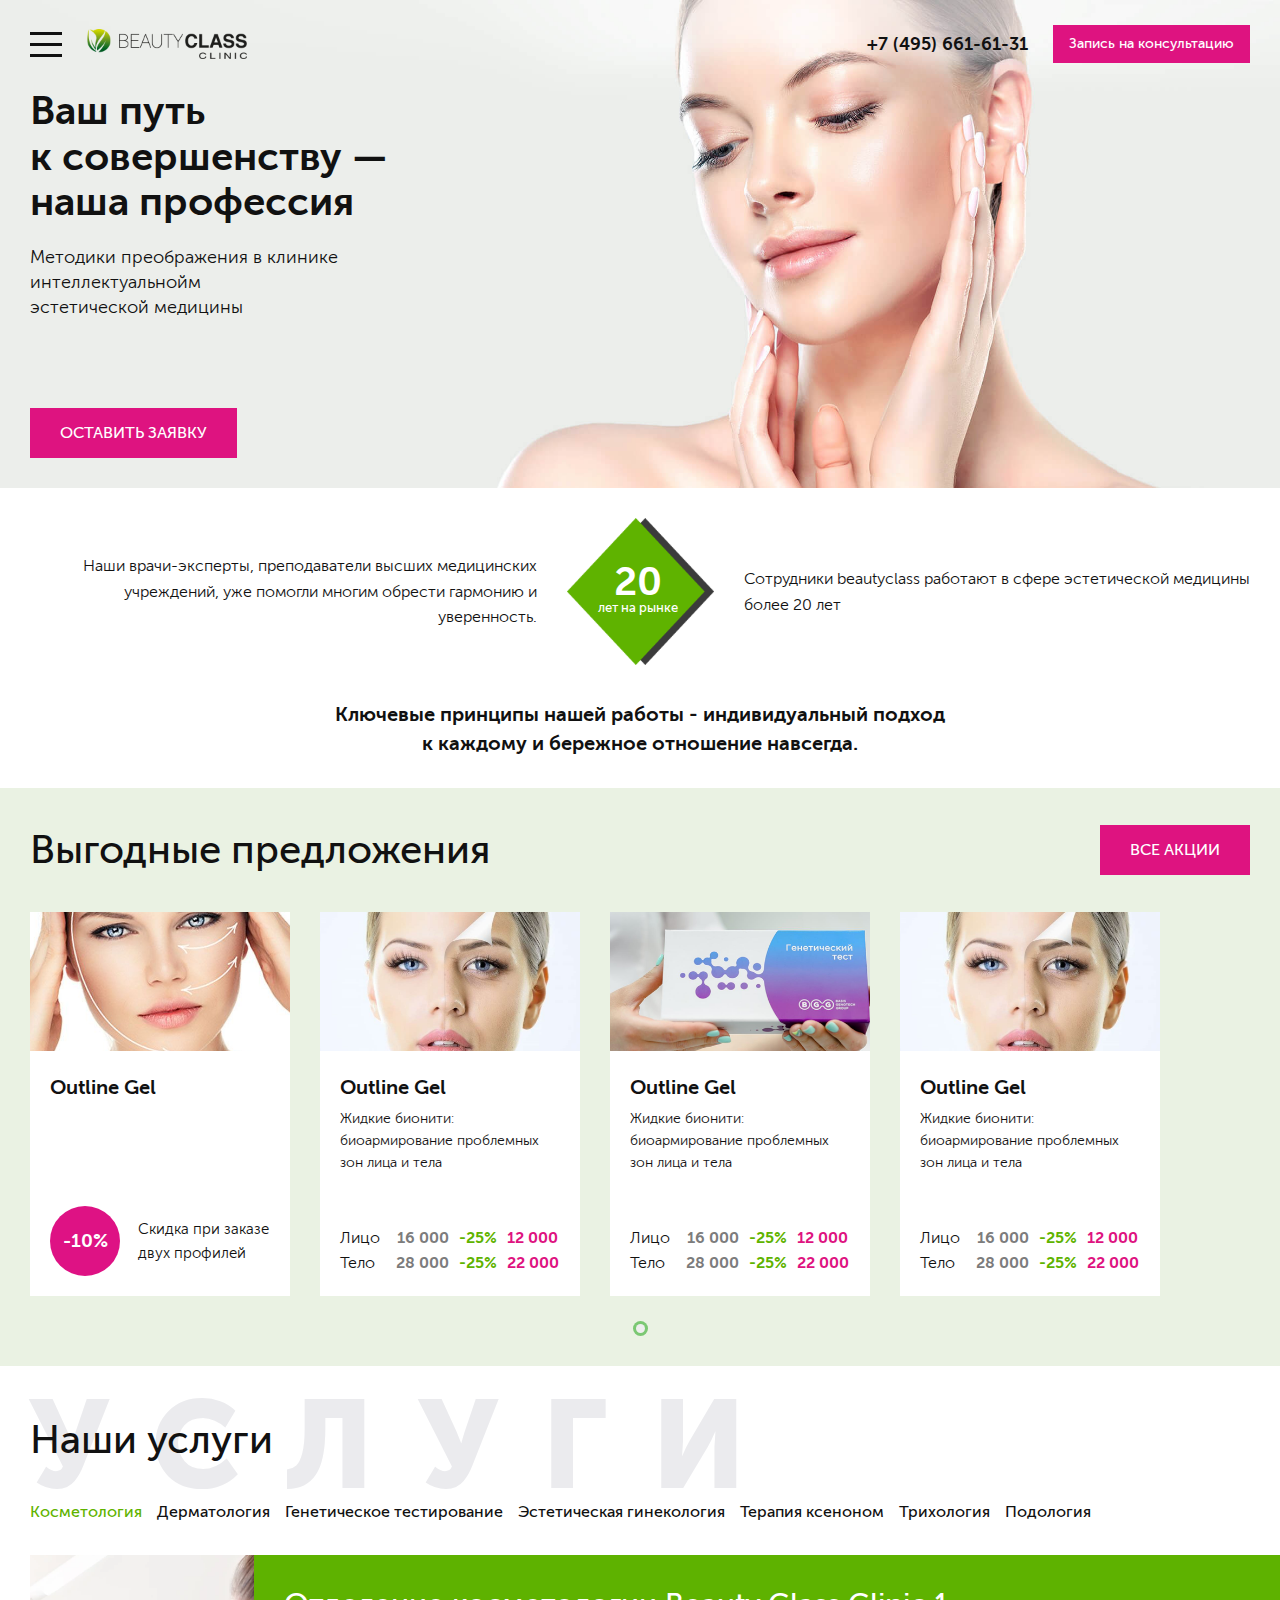
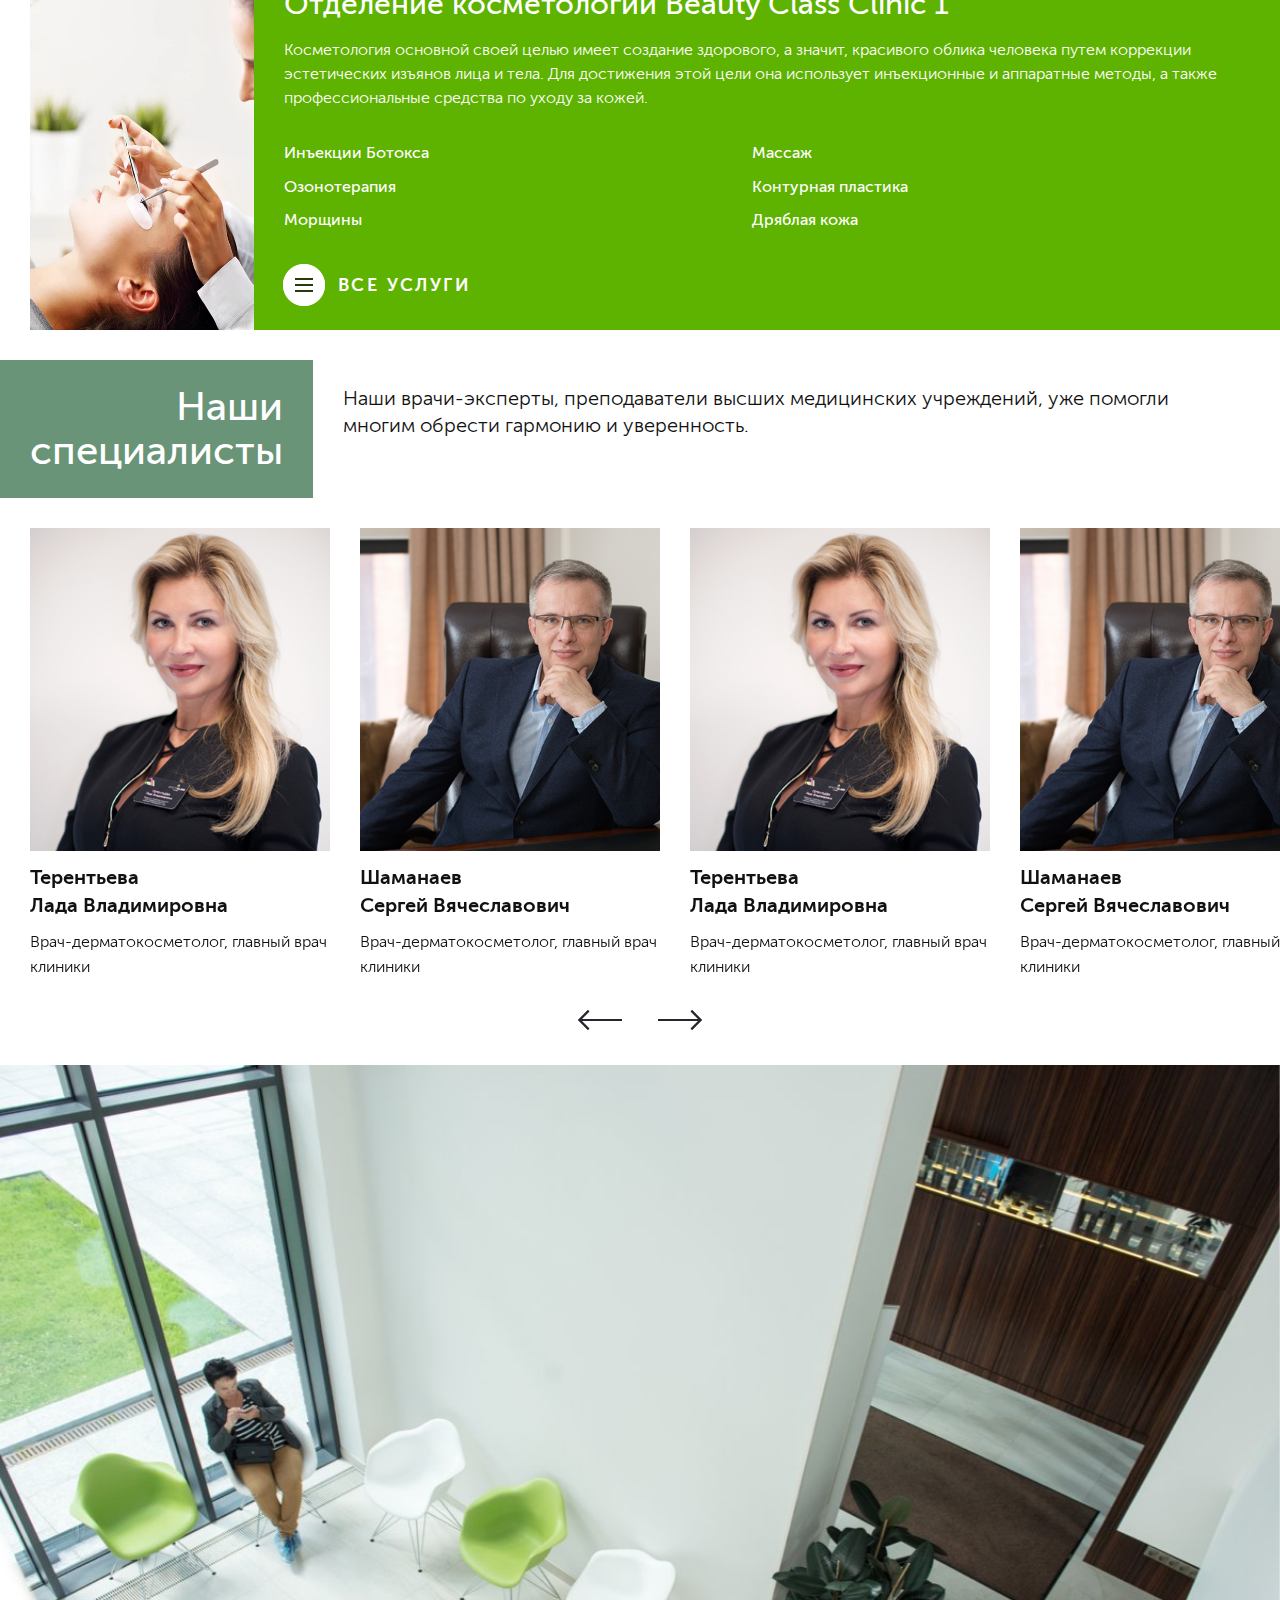
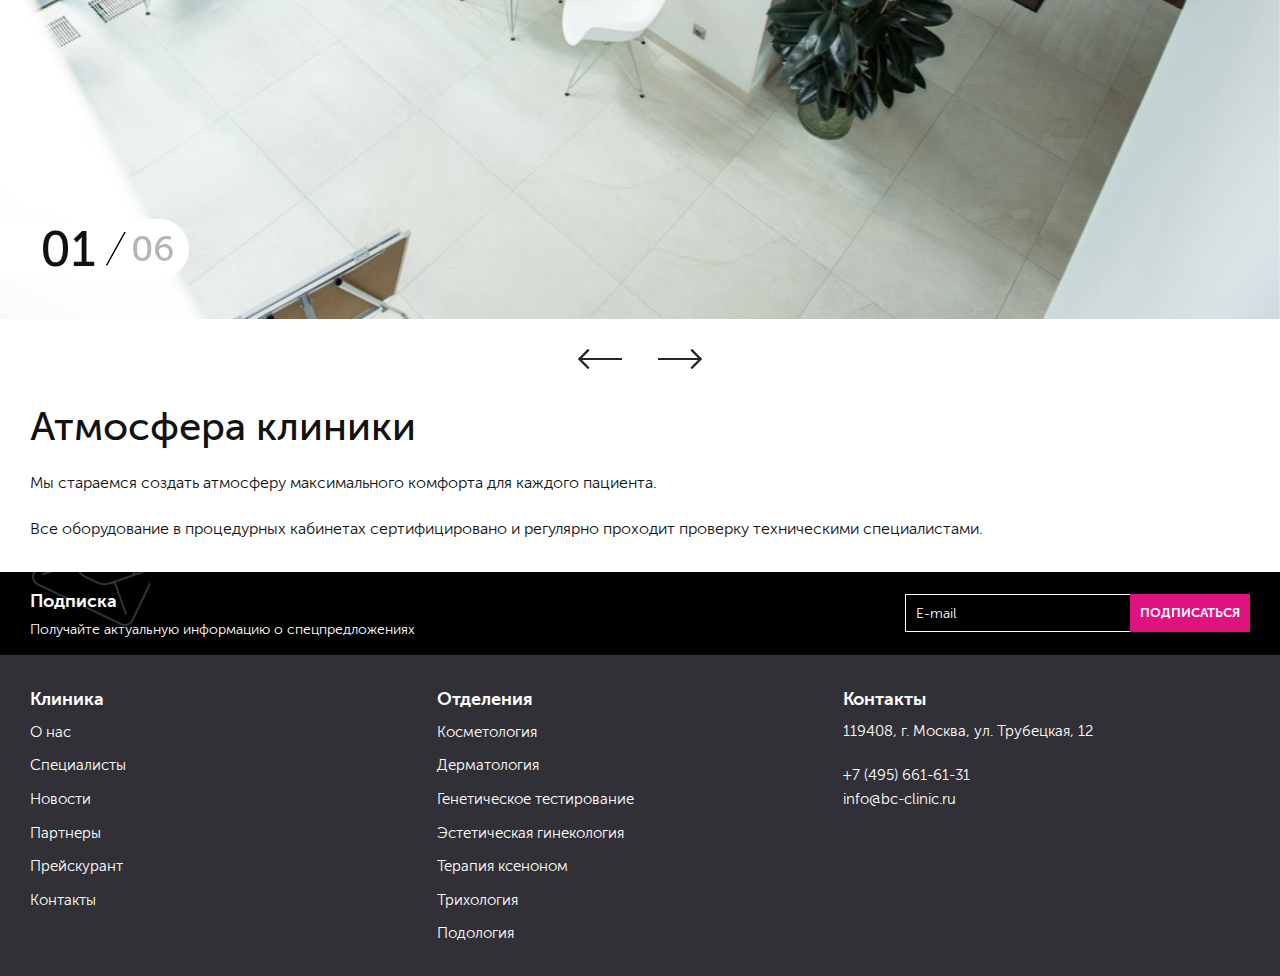
==== commit de1df560: "Fixes" ====
--- a/index.htm
+++ b/index.htm
@@ -10,6 +10,7 @@
     <link rel="stylesheet" href="./js/jquery-ui/jquery-ui.min.css">
     <link rel="stylesheet" href="./js/owl-carousel/owl.carousel.min.css">
     <link rel="stylesheet" href="./js/colorbox/colorbox.css">
+    <link rel="stylesheet" href="./js/perfect-scrollbar/perfect-scrollbar.css">
     <link rel="stylesheet" href="./css/style.css">
     <link rel="stylesheet" href="./css/tablet.css">
     <link rel="stylesheet" href="./css/mobile.css">
@@ -18,6 +19,7 @@
     <script src="./js/jquery-ui/jquery-ui.min.js"></script>
     <script src="./js/owl-carousel/owl.carousel.min.js"></script>
     <script src="./js/colorbox/jquery.colorbox-min.js"></script>
+    <script src="./js/perfect-scrollbar/perfect-scrollbar.min.js"></script>
     <script src="./js/helpers.js"></script>
     <script src="./js/js.js"></script>
 </head>
@@ -162,6 +164,9 @@
                         <li><a href="#">Контакты</a></li>
                     </ul>
                 </div>
+                <div class="consult">
+                    <a href="#" class="button ui-dialog-processed" data-ui-dialog-link="consult-form">Запись на консультацию</a>
+                </div>
             </div>
         </div>
     </div>
@@ -412,7 +417,7 @@
                                     </ul>
                                 </div>
                                 <div class="more">
-                                    <a href="#">все услуги</a>
+                                    <a href="#" data-ui-dialog-link="services-popup">все услуги</a>
                                 </div>
                             </div>
                             <div class="consult">
@@ -937,7 +942,6 @@
      data-ui-dialog-width="1600"
      data-ui-dialog-class="without-title without-padding"
 >
-
     <div class="doctor-detail flex flex-nowrap">
         <div class="left">
             <div class="img">
@@ -1016,6 +1020,42 @@
             </div>
         </div>
     </div>
+</div>
+
+
+<div data-ui-dialog="services-popup"
+     data-ui-dialog-width="1000"
+     data-ui-dialog-title="Все услуги"
+>
+
+    <div class="services-popup">
+        <ul>
+            <li><a href="#">Инъекции Ботокса</a></li>
+            <li><a href="#">Озонотерапия</a></li>
+            <li><a href="#">Массаж</a></li>
+            <li><a href="#">Контурная пластика</a></li>
+            <li><a href="#">Морщины</a></li>
+            <li><a href="#">Дряблая кожа</a></li>
+            <li><a href="#">Массаж</a></li>
+            <li><a href="#">Озонотерапия</a></li>
+            <li><a href="#">Массаж</a></li>
+            <li><a href="#">Контурная пластика</a></li>
+            <li><a href="#">Морщины</a></li>
+            <li><a href="#">Дряблая кожа</a></li>
+            <li><a href="#">Инъекции Ботокса</a></li>
+            <li><a href="#">Морщины</a></li>
+            <li><a href="#">Дряблая кожа</a></li>
+            <li><a href="#">Озонотерапия</a></li>
+            <li><a href="#">Инъекции Ботокса</a></li>
+            <li><a href="#">Контурная пластика</a></li>
+            <li><a href="#">Массаж</a></li>
+            <li><a href="#">Озонотерапия</a></li>
+            <li><a href="#">Морщины</a></li>
+            <li><a href="#">Дряблая кожа</a></li>
+            <li><a href="#">Контурная пластика</a></li>
+            <li><a href="#">Инъекции Ботокса</a></li>
+        </ul>
+    </div>
 
 </div>
 
--- a/js/perfect-scrollbar/perfect-scrollbar.css
+++ b/js/perfect-scrollbar/perfect-scrollbar.css
@@ -0,0 +1,77 @@
+.ps {
+    overflow: hidden !important;
+    overflow-anchor: none;
+    -ms-overflow-style: none;
+    touch-action: auto;
+    -ms-touch-action: auto;
+}
+
+.ps__rail-x {
+    transition: background-color .2s linear, opacity .2s linear;
+    -webkit-transition: background-color .2s linear, opacity .2s linear;
+    height: 15px;
+    /* there must be 'bottom' or 'top' for ps__rail-x */
+    bottom: 0px;
+    /* please don't change 'position' */
+    position: absolute;
+}
+
+.ps__rail-y {
+    transition: background-color .2s linear, opacity .2s linear;
+    -webkit-transition: background-color .2s linear, opacity .2s linear;
+    width: 16px;
+    /* there must be 'right' or 'left' for ps__rail-y */
+    right: 0;
+    /* please don't change 'position' */
+    position: absolute;
+
+    margin-top: 4px;
+    margin-bottom: 4px;
+}
+
+.ps--active-x > .ps__rail-x,
+.ps--active-y > .ps__rail-y {
+    display: block;
+    background-color: transparent;
+}
+
+
+/*
+ * Scrollbar thumb styles
+ */
+.ps__thumb-x {
+    background-color: #999;
+    border-radius: 6px;
+    transition: background-color .2s linear, height .2s ease-in-out;
+    -webkit-transition: background-color .2s linear, height .2s ease-in-out;
+    height: 6px;
+    /* there must be 'bottom' for ps__thumb-x */
+    bottom: 2px;
+    /* please don't change 'position' */
+    position: absolute;
+}
+
+.ps__thumb-y {
+    background-color: #999;
+    border-radius: 6px;
+    transition: background-color .2s linear, width .2s ease-in-out;
+    -webkit-transition: background-color .2s linear, width .2s ease-in-out;
+    width: 6px;
+    /* there must be 'right' for ps__thumb-y */
+    right: 5px;
+    /* please don't change 'position' */
+    position: absolute;
+}
+
+/* MS supports */
+@supports (-ms-overflow-style: none) {
+    .ps {
+        overflow: auto !important;
+    }
+}
+
+@media screen and (-ms-high-contrast: active), (-ms-high-contrast: none) {
+    .ps {
+        overflow: auto !important;
+    }
+}
--- a/css/style.css
+++ b/css/style.css
@@ -580,7 +580,17 @@
     line-height: 1.45;
 }
 
+.products-list {
+    display: flex;
+    flex-wrap: wrap;
+    justify-content: space-between;
+}
 .products-list .products-list-item {
+    margin: 0 0 70px;
+    display: flex;
+    flex-direction: column;
+}
+.products-list.owl-carousel .products-list-item {
     margin: 0;
 }
 .products-list.owl-carousel .owl-stage-outer {
@@ -601,6 +611,9 @@
 }
 .products-list-item .info {
     padding: 40px;
+    justify-content: space-between;
+    height: 100%;
+    min-height: 0;
 }
 .products-list-item .name-and-text {
     margin-bottom: 50px;
@@ -1414,7 +1427,7 @@
 .order-block .right {
     width: 50%;
     box-sizing: border-box;
-    padding: 100px;
+    padding: 85px;
 
     display: flex;
     align-items: center;
@@ -1990,3 +2003,380 @@
 .prices-box .icon-new {
     background: #50b848;
 }
+
+.services-popup ul {
+    display: flex;
+    flex-wrap: wrap;
+    justify-content: flex-start;
+}
+.services-popup li {
+    width: 33.33%;
+    box-sizing: border-box;
+    padding-right: 25px;
+    margin-bottom: 14px;
+}
+.services-popup li a {
+    display: block;
+    text-decoration: none;
+}
+.services-popup li a:hover {
+    color: #5eb200;
+}
+
+.doctor-page.page {
+    margin-bottom: 0;
+}
+.doctor-page .doctor-detail .work-time-and-consult {
+    padding: 40px;
+}
+.doctor-page .doctor-detail .right {
+    padding: 0 40px 40px;
+}
+
+body.is-doctor-page .footer-block {
+    margin-top: 0;
+}
+
+@media screen and (min-width: 1366px) and (max-width: 1650px) {
+    html body {
+        font-size: 18px;
+    }
+
+    .container {
+        margin: 0 30px;
+        width: auto;
+    }
+    .container .container {
+        margin: 0;
+    }
+
+    h1 {
+        font-size: 48px;
+    }
+    h2, .h2 {
+        font-size: 35px;
+    }
+    h3, .h3 {
+        font-size: 25px;
+    }
+
+    #right {
+        width: 350px;
+        min-width: 350px;
+    }
+    #left {
+        width: 350px;
+        min-width: 350px;
+        margin-right: 50px;
+    }
+
+    .header-block .menu > ul > li {
+        margin-right: 20px;
+    }
+    .header-block .menu a {
+        font-size: 18px;
+    }
+
+    .header-block .consult .button {
+        padding: 0 20px;
+        line-height: 50px;
+        height: 50px;
+        font-size: 16px;
+    }
+    .header-block .phone {
+        margin-right: 20px;
+        font-size: 20px;
+    }
+    .header-block .logo img {
+        width: 200px;
+        height: auto;
+    }
+
+    .promo-block .title {
+        font-size: 60px;
+        padding-top: 30px;
+    }
+    .promo-block .text {
+        font-size: 24px;
+    }
+    .promo-block .discount .percent {
+        font-size: 90px;
+    }
+
+    button, .button {
+        padding: 0 25px;
+        height: 54px;
+        line-height: 54px;
+        font-size: 16px;
+        font-weight: 500;
+    }
+
+    .promo-block .inner {
+        height: 555px;
+    }
+    .promo-block .discount {
+        margin-top: 40px;
+    }
+
+    .experience-block .text-left,
+    .experience-block .text-right {
+        font-size: 20px;
+    }
+    .experience-block .year .value {
+        font-size: 90px;
+        margin-bottom: 5px;
+    }
+    .experience-block .footer-text {
+        font-size: 25px;
+    }
+
+    .block-title {
+        font-size: 45px;
+    }
+    .block-header, .block-title {
+        margin-bottom: 30px;
+    }
+
+    .block.grey {
+        padding: 30px 0;
+    }
+
+    .products-list-item .info {
+        padding: 22px 30px 30px;
+    }
+    .products-list-item .name a {
+        font-size: 25px;
+    }
+    .products-list-item .name-and-text {
+        margin-bottom: 30px;
+    }
+
+    .owl-carousel .owl-dots {
+        display: flex;
+        justify-content: center;
+        align-items: center;
+        margin-top: 25px;
+    }
+    .owl-carousel .owl-dots button {
+        border-radius: 100px;
+        margin-right: 12px;
+        display: block;
+        text-indent: -9999px;
+        padding: 3px !important;
+        background: transparent;
+        cursor: pointer;
+        height: auto;
+        width: auto;
+    }
+    .owl-carousel .owl-dots button span {
+        display: block;
+        width: 9px;
+        height: 9px;
+        background: #eee;
+        border-radius: 100px;
+    }
+    .owl-carousel .owl-dots button:last-child {
+        margin-right: 0;
+    }
+    .owl-carousel .owl-dots button.active {
+        background: #7bc873;
+    }
+
+    .our-services-block {
+        padding-top: 200px;
+    }
+    .our-services-block .block-title:after {
+        font-size: 194px;
+    }
+
+    .our-services-block .menu a {
+        font-size: 20px;
+    }
+    .our-services-block .menu li {
+        margin-bottom: 15px;
+    }
+    .our-services-block .menu {
+        width: 300px;
+        min-width: 300px;
+    }
+    .our-services-block .img {
+        width: 450px;
+        min-width: 450px;
+    }
+    .our-services-block .info .name {
+        font-size: 35px;
+    }
+    .our-services-block .green {
+        padding: 30px 30px 40px 110px;
+    }
+
+    .out-doctors-block .block-title {
+        padding: 100px 40px 40px 0;
+    }
+    .out-doctors-block .block-info {
+        padding: 125px 0 0 80px;
+        font-size: 25px;
+    }
+
+    .doctors-list-item .name a {
+        font-size: 25px;
+    }
+    .doctors-list-item .name {
+        margin-bottom: 12px;
+    }
+    .doctors-list-item .info {
+        margin-top: 20px;
+    }
+    .out-doctors-block .items {
+        margin-left: 30px;
+    }
+    .slider-block .info {
+        padding: 0 40px 40px;
+    }
+    .slider-block .info .name {
+        font-size: 45px;
+        margin-bottom: 30px;
+    }
+
+    .footer-block {
+        padding: 30px 0;
+    }
+    .footer-block .menu {
+        width: 20%;
+    }
+    .footer-block .menu li {
+        margin-bottom: 10px;
+    }
+    .footer-block .menu a {
+        font-size: 16px;
+        display: block;
+        line-height: 1.4;
+    }
+
+    .footer-block .subscribe input[type="text"] {
+        font-size: 16px;
+    }
+
+    .contacts-page .footer .text {
+        font-size: 20px;
+    }
+
+    .doctor-page .doctor-detail .work-time-and-consult {
+        padding: 30px;
+    }
+
+    .tabs a {
+        font-size: 20px;
+    }
+
+    .page {
+        margin: 40px 0;
+    }
+
+    .doctors-list-item,
+    .doctors-list-item:nth-child(3n) {
+        width: 380px;
+        margin-right: 30px;
+        margin-bottom: 30px;
+    }
+
+    .order-block-2 {
+        padding: 30px;
+    }
+    .order-block-2 .form {
+        padding: 30px;
+    }
+    .order-block-2 .container {
+        margin: 0;
+    }
+
+    .faq-list .item {
+        padding: 25px;
+    }
+    .faq-menu-block a .name {
+        font-size: 25px;
+    }
+
+    .gallery-header-block {
+        margin-bottom: 30px;
+    }
+    .gallery-header-block .info {
+        padding: 30px;
+    }
+    .gallery-header-block .info h1 {
+        font-size: 50px;
+    }
+
+    .gallery-list .item,
+    .gallery-list .item:nth-child(3n) {
+        margin: 0 30px 30px 0;
+        width: 400px;
+    }
+    .gallery-list .item img {
+        max-width: 100%;
+        height: auto;
+    }
+
+    .licenses-page .right-inner {
+        padding: 40px;
+    }
+
+    .licenses-list .item {
+        width: 380px;
+    }
+    .licenses-list .item img {
+        max-width: 100%;
+        height: auto;
+    }
+    .licenses-page h1 {
+        font-size: 50px;
+    }
+    .licenses-page .left {
+        padding: 30px;
+        box-sizing: border-box;
+    }
+
+    .order-block .right {
+        padding: 40px;
+    }
+
+    .products-list {
+        justify-content: flex-start;
+    }
+    .products-list .products-list-item {
+        margin: 0 30px 30px 0;
+        width: 400px;
+        font-size: 18px;
+    }
+    .products-list-item .text {
+        font-size: 18px;
+    }
+    .products-list-item .discount .value {
+        min-width: 90px;
+        line-height: 90px;
+        font-size: 30px;
+    }
+
+    .service-info-block .info {
+        padding: 40px;
+    }
+    .header-box .info {
+        padding-top: 30px;
+        padding-bottom: 30px;
+        margin-bottom: 40px;
+    }
+
+    .html-text .image-right img {
+        max-width: 380px;
+        height: auto;
+    }
+    .html-text .margin {
+        margin: 30px 0 30px 60px;
+        clear: both;
+    }
+
+    .block {
+        margin: 40px 0;
+    }
+
+}--- a/css/tablet.css
+++ b/css/tablet.css
@@ -1,4 +1,4 @@
-@media screen and (max-width: 1640px) {
+@media screen and (max-width: 1365px) {
     html body {
         font-size: 16px;
     }
@@ -157,8 +157,14 @@
         font-size: 20px;
     }
 
-    .products-list-item {
+    .products-list {
+        justify-content: flex-start;
+    }
+    .products-list .products-list-item {
         width: 260px;
+        margin: 0 30px 30px 0;
+    }
+    .products-list.owl-carousel .products-list-item {
         box-shadow: none;
     }
     .products-list-item .info {
@@ -172,6 +178,15 @@
     }
     .products-list-item .text {
         font-size: 14px;
+    }
+
+    .products-list-item .discount .value {
+        font-size: 19px;
+        min-width: 70px;
+        line-height: 70px;
+    }
+    .products-list-item .discount .discount-text {
+        font-size: 15px;
     }
 
     .owl-carousel .owl-dots {
@@ -318,7 +333,7 @@
 
     .doctors-list-item,
     .doctors-list-item:nth-child(3n) {
-        width: 215px;
+        width: 300px;
         margin: 0 35px 35px 0;
     }
     .doctors-list-item .name a {
@@ -332,7 +347,7 @@
         margin-bottom: 10px;
     }
     .owl-carousel .doctors-list-item {
-        width: 257px;
+        width: 300px;
     }
 
     .slider-block .inner {
@@ -488,7 +503,6 @@
 
         box-shadow: 0 0 18px 0 rgba(62, 64, 83, 0.19);
     }
-
     body.is-home-page .mobile-menu .inner {
         padding: 25px 0;
     }
@@ -553,6 +567,16 @@
         display: none;
     }
 
+    .mobile-menu .consult {
+        margin-top: 35px;
+    }
+    .mobile-menu .consult a {
+        display: block;
+        text-align: center;
+        padding: 0 10px;
+        font-size: 15px;
+    }
+
     .ui-dialog {
         max-width: 100%;
         box-sizing: border-box;
@@ -589,11 +613,15 @@
         padding: 20px 20px 20px 0;
     }
 
-    .faq-page .faq-list {
-        display: none;
-    }
     .faq-menu-block a.active:after {
-        display: none;
+
+    }
+
+    .faq-list .item:first-child {
+        border-top: none;
+    }
+    .faq-list .item:last-child {
+        border-bottom: none;
     }
 
     .gallery-header-block {
@@ -734,7 +762,7 @@
     }
 
     .service-doctors-block .doctors-list-item {
-        width: 255px;
+        width: 300px;
     }
 
     .header-box .img {
@@ -770,7 +798,19 @@
     }
 
     .order-block-2 {
-        display: none;
+        padding: 30px 0;
+        margin-bottom: 0;
+    }
+    .order-block-2 .form {
+        padding: 30px;
+        max-width: 100%;
+        width: 500px;
+    }
+    .order-block-2 .form-title {
+        margin-bottom: 20px;
+    }
+    .order-block-2 .form-actions {
+        margin-top: 30px;
     }
 
     .contacts-page .header-inner {
@@ -859,4 +899,15 @@
         font-size: 22px;
     }
 
+    .doctor-page .doctor-detail .work-time-and-consult {
+        padding: 30px;
+    }
+    .doctor-page .doctor-detail .right {
+        padding: 0 30px 30px;
+    }
+    .doctor-detail .consult a {
+        padding: 0 10px;
+        font-size: 16px;
+    }
+
 }--- a/css/mobile.css
+++ b/css/mobile.css
@@ -1,6 +1,6 @@
 @media screen and (max-width: 768px) {
     html body {
-
+        min-width: 320px;
     }
     .container {
         width: auto;
@@ -146,8 +146,21 @@
         padding: 0 20px;
     }
 
-    .owl-carousel .products-list-item {
-        width: auto;
+    .products-list {
+        display: block;
+    }
+    .products-list .products-list-item {
+        margin: 0 0 20px;
+        width: auto;
+    }
+    .products-list .products-list-item:last-child {
+        margin-bottom: 0;
+    }
+    .products-list.owl-carousel .products-list-item {
+        margin: 0;
+    }
+    .products-list-item .name-and-text {
+        margin-bottom: 20px;
     }
 
     .our-services-block .block-title:after {
@@ -329,6 +342,9 @@
         display: flex;
         justify-content: center;
     }
+    .faq-menu-block {
+        margin-bottom: 20px;
+    }
     .faq-menu-block a {
         padding: 20px;
     }
@@ -360,6 +376,10 @@
     }
     .faq-detail .header .text {
         font-size: 18px;
+    }
+    .faq-list {
+        margin-left: -20px;
+        margin-right: -20px;
     }
     .faq-list .item {
         padding: 20px;
@@ -541,6 +561,8 @@
 
     .doctors-page .doctors-list-item {
         margin: 0 auto 25px;
+        width: 480px;
+        max-width: 100%;
     }
     .doctors-page .doctors-list {
         display: block;
@@ -565,6 +587,7 @@
     }
     .doctor-detail .left {
         width: auto;
+        margin-bottom: 20px;
     }
 
     .doctor-detail .work-time-and-consult {
@@ -599,4 +622,24 @@
         box-shadow: none;
     }
 
+    .doctor-page.page {
+        margin-bottom: 25px;
+    }
+    .doctor-page .doctor-detail .work-time-and-consult {
+        padding: 20px;
+    }
+    .doctor-page .doctor-detail .right {
+        padding: 0;
+    }
+
+    .order-block-2 {
+        margin-bottom: 0;
+    }
+    .order-block-2 .form-title {
+        font-size: 24px;
+    }
+    .order-block-2 .form-title br {
+        display: none;
+    }
+
 }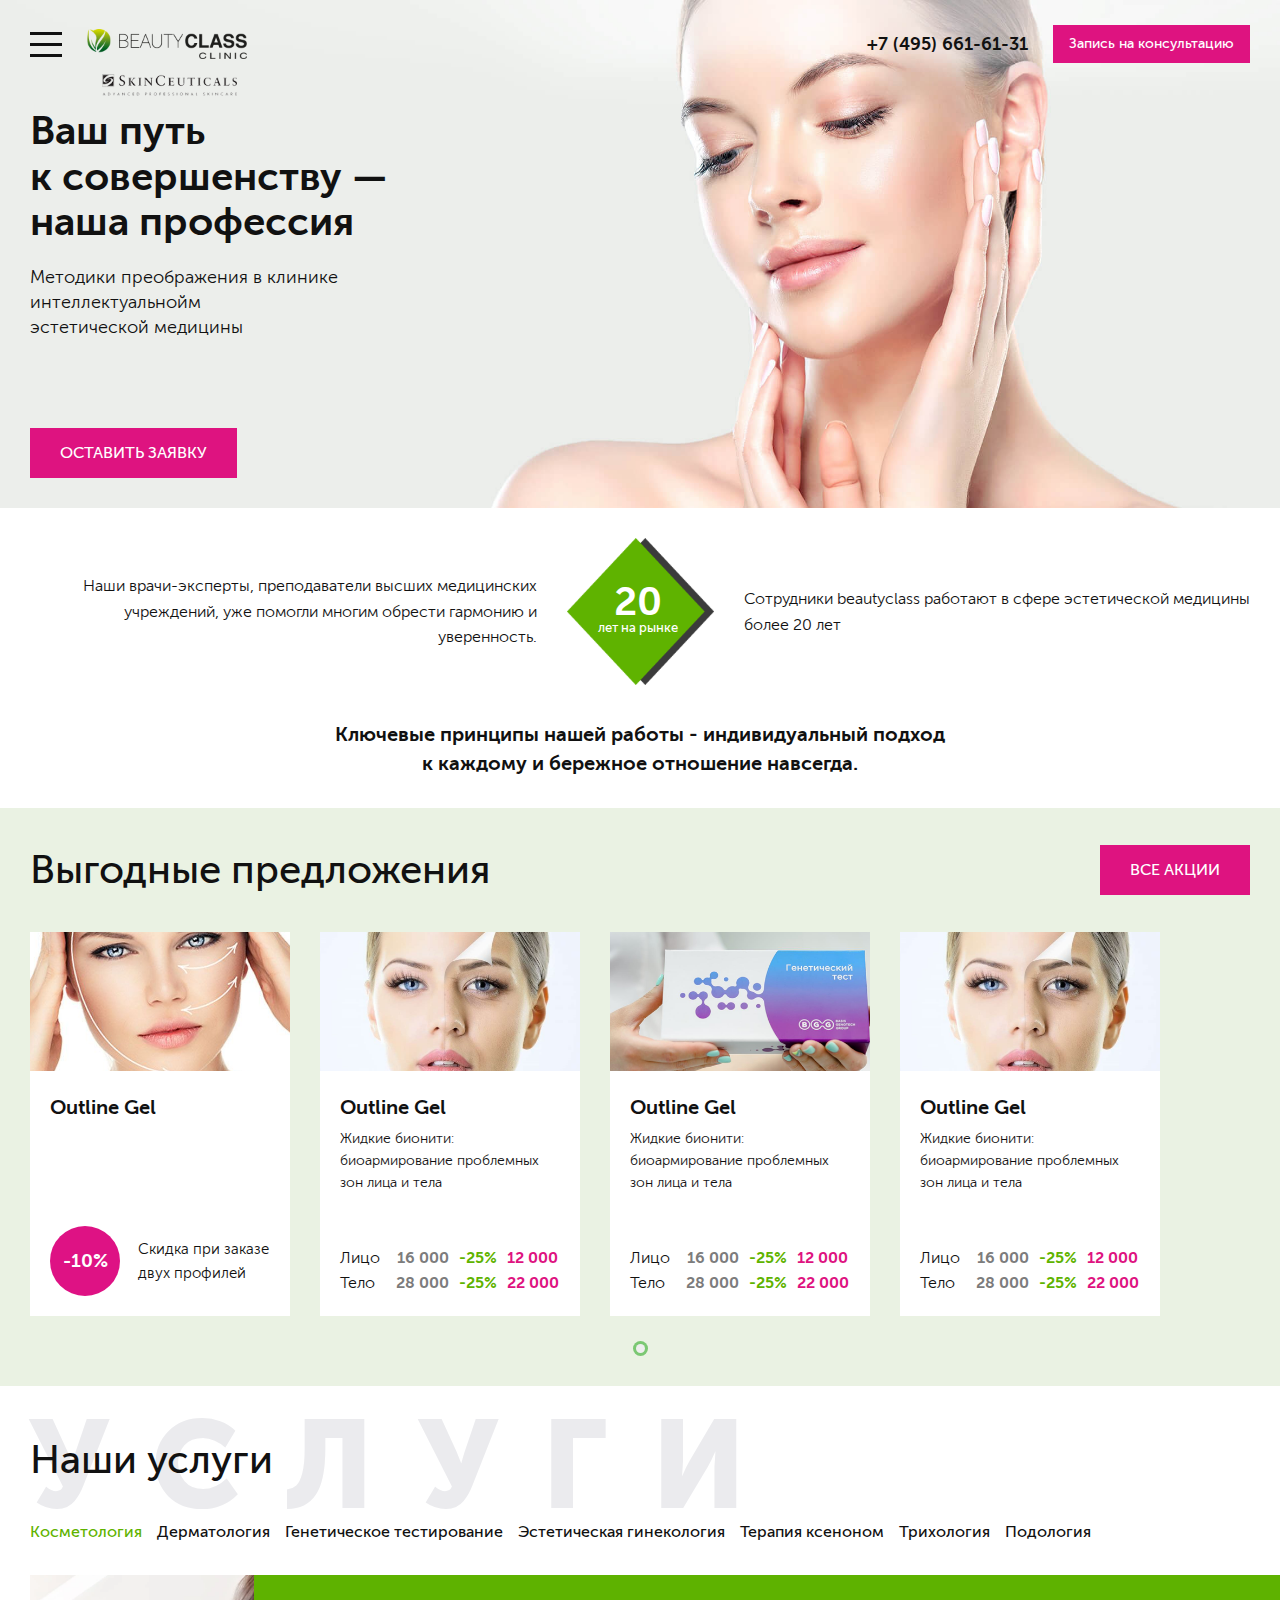
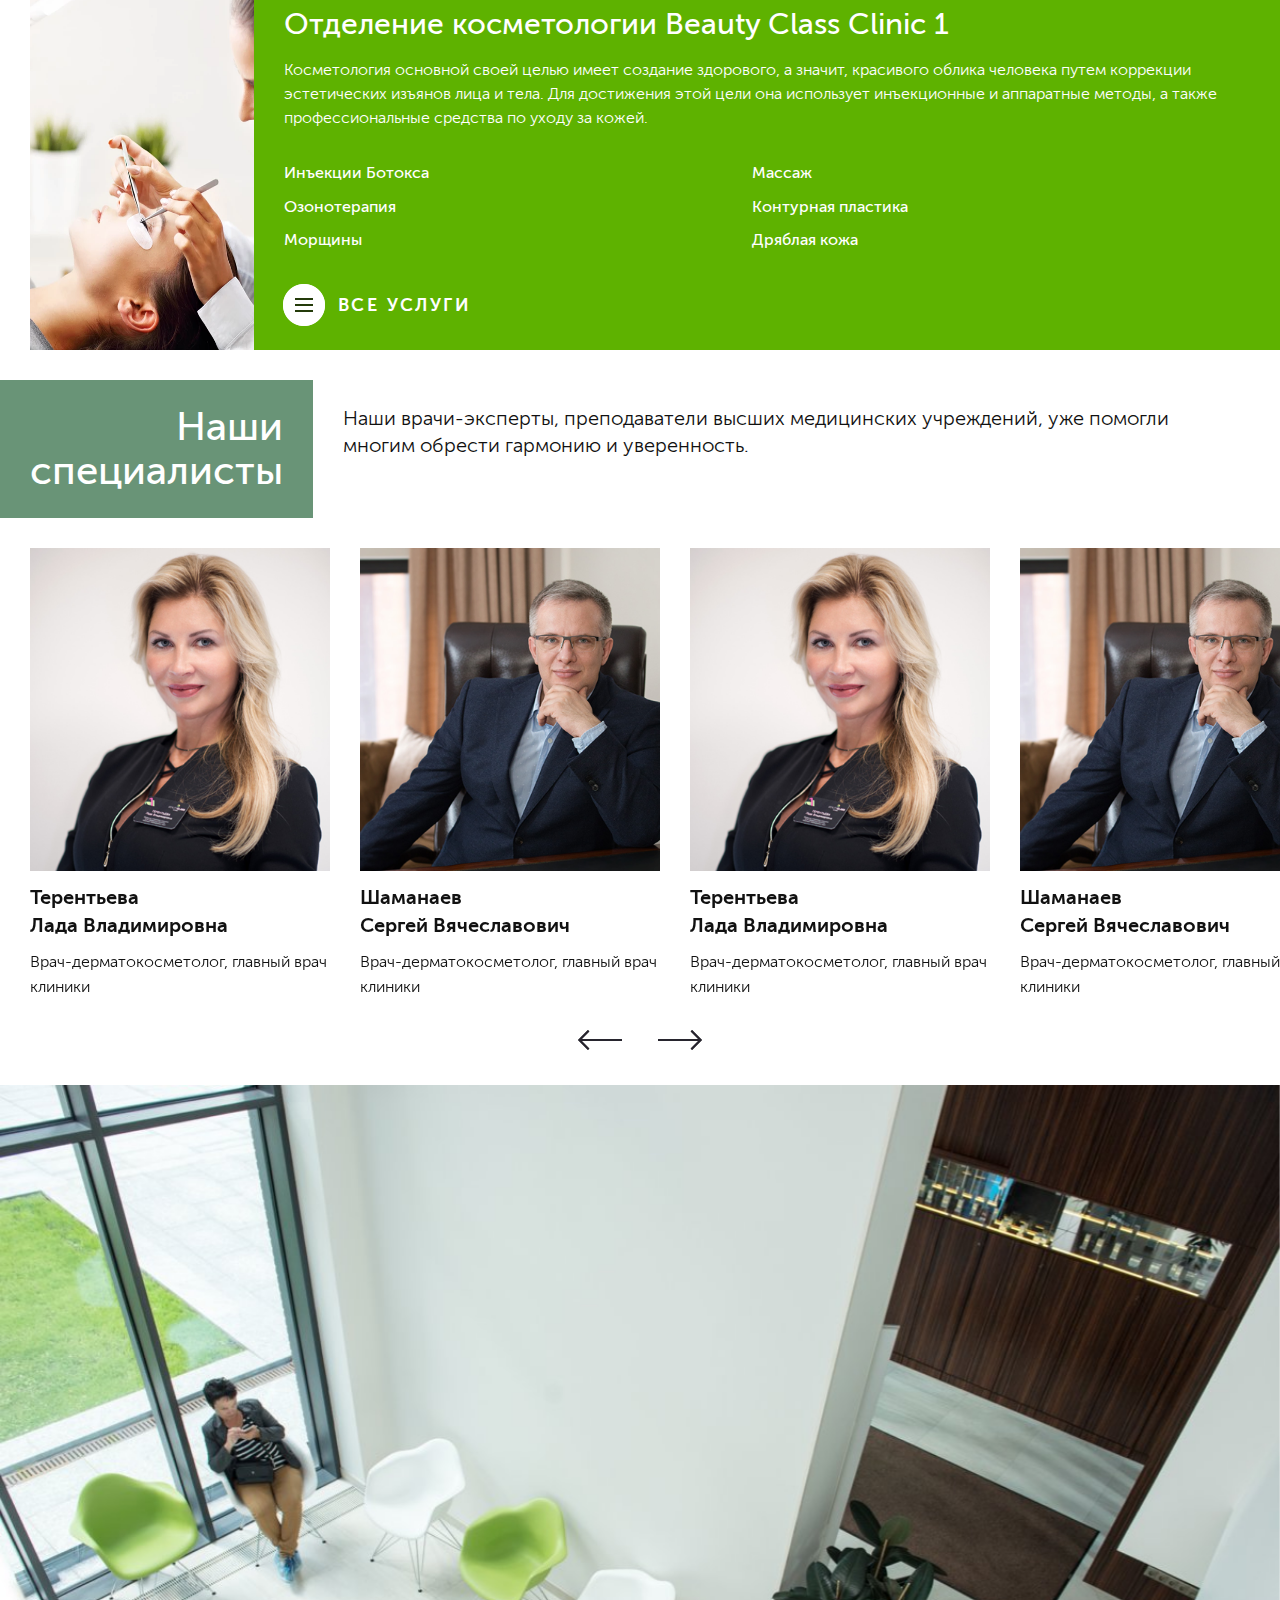
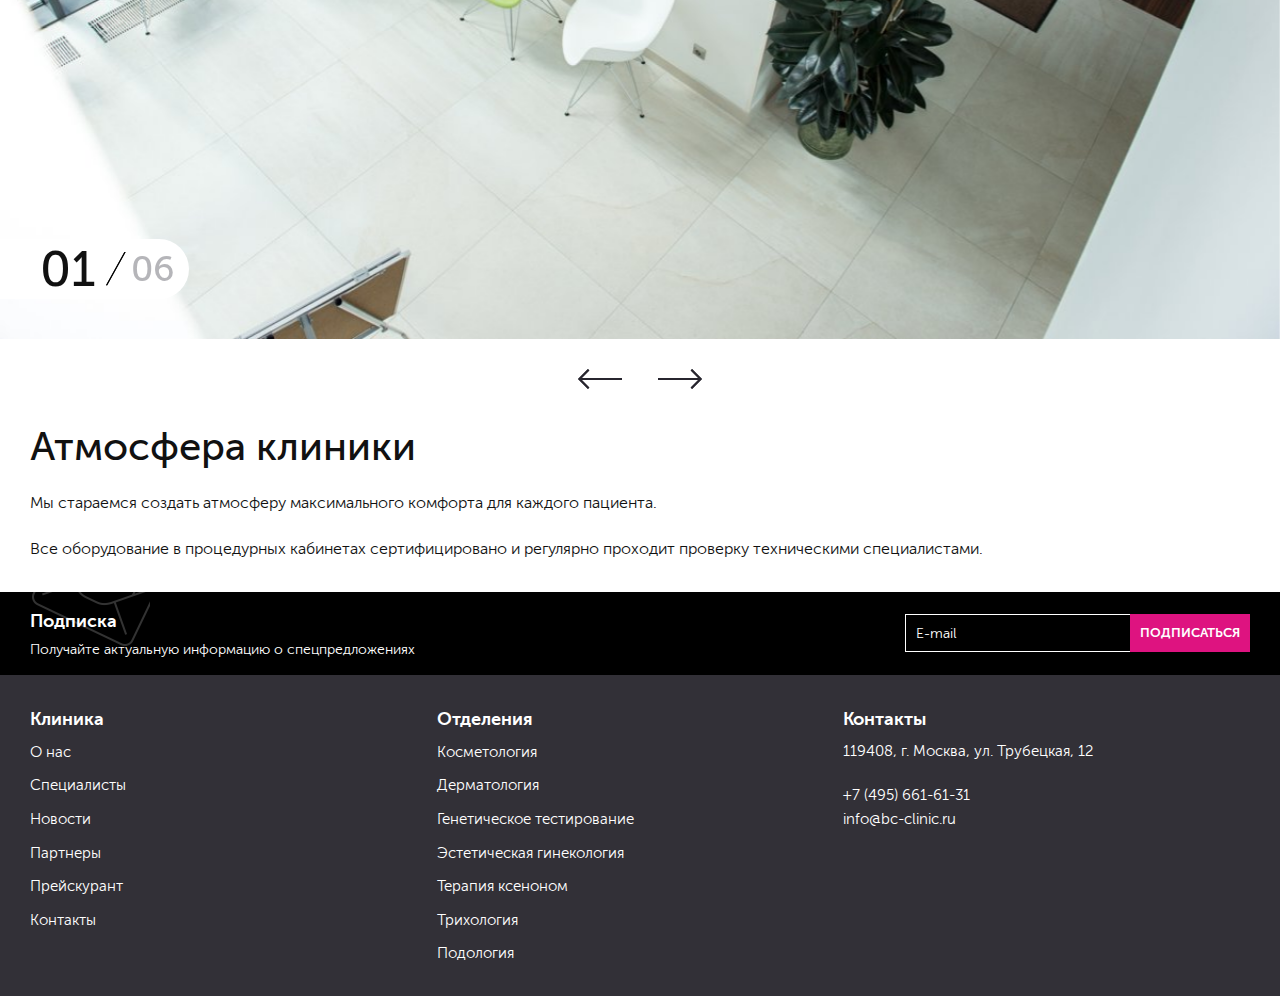
==== commit 13e0f961: "Partner logo" ====
--- a/index.htm
+++ b/index.htm
@@ -39,7 +39,12 @@
                     </a>
                 </div>
                 <a href="#" class="logo">
-                    <img src="./img/logo.png" alt="">
+                    <span class="our">
+                        <img src="./img/logo.png" alt="">
+                    </span>
+                    <span class="partner">
+                        <img src="./img/logo-partner.png" alt="">
+                    </span>
                 </a>
             </div>
             <div class="menu">
--- a/css/style.css
+++ b/css/style.css
@@ -415,7 +415,7 @@
 }
 
 .header-block {
-    padding: 17px 0;
+    padding: 17px 0 58px;
     background: #fff;
     border-bottom: 1px solid #cfdad0;
 }
@@ -425,9 +425,21 @@
     padding: 0 30px;
     text-transform: none;
 }
+
+.header-block .logo {
+    position: relative;
+}
 .header-block .logo img {
     display: block;
-}
+    margin: 0 auto;
+}
+.header-block .logo .partner {
+    position: absolute;
+    top: 100%;
+    left: 25px;
+    margin-top: 15px;
+}
+
 .header-block .phone {
     margin-right: 46px;
     font-size: 22px;
@@ -1479,9 +1491,6 @@
 }
 
 .tabs {
-    display: flex;
-    flex-wrap: nowrap;
-    justify-content: flex-start;
     margin-bottom: 15px;
     border-bottom: 1px solid #cfdad0;
 }
@@ -2070,6 +2079,9 @@
         margin-right: 50px;
     }
 
+    .header-block {
+        padding-bottom: 54px;
+    }
     .header-block .menu > ul > li {
         margin-right: 20px;
     }
@@ -2089,6 +2101,13 @@
     }
     .header-block .logo img {
         width: 200px;
+        height: auto;
+    }
+    .header-block .logo .partner {
+        left: 15px;
+    }
+    .header-block .logo .partner img {
+        width: 170px;
         height: auto;
     }
 
--- a/css/tablet.css
+++ b/css/tablet.css
@@ -78,12 +78,23 @@
         max-width: 40%;
     }
 
+    .header-block {
+        padding-bottom: 45px;
+        margin-bottom: 20px;
+    }
     .header-block .menu {
         display: none;
     }
     .header-block .logo img {
         height: 30px;
         width: auto;
+    }
+    .header-block .logo .partner {
+        left: 15px;
+    }
+    .header-block .logo .partner img {
+        width: 135px;
+        height: auto;
     }
     .header-block .consult .button {
         line-height: 38px;
--- a/css/mobile.css
+++ b/css/mobile.css
@@ -40,7 +40,7 @@
 
     body.is-home-page .header-block,
     .header-block {
-        padding: 20px 0;
+        padding: 20px 0 15px;
     }
     body.is-home-page .mobile-menu .inner,
     .mobile-menu .inner {
@@ -52,8 +52,9 @@
     }
     .header-block .contacts {
         width: 100%;
-        margin: 5px 0 0 52px;
-    }
+        margin: 50px 0 0 52px;
+    }
+
     .menu-link {
         margin-right: 20px;
     }
